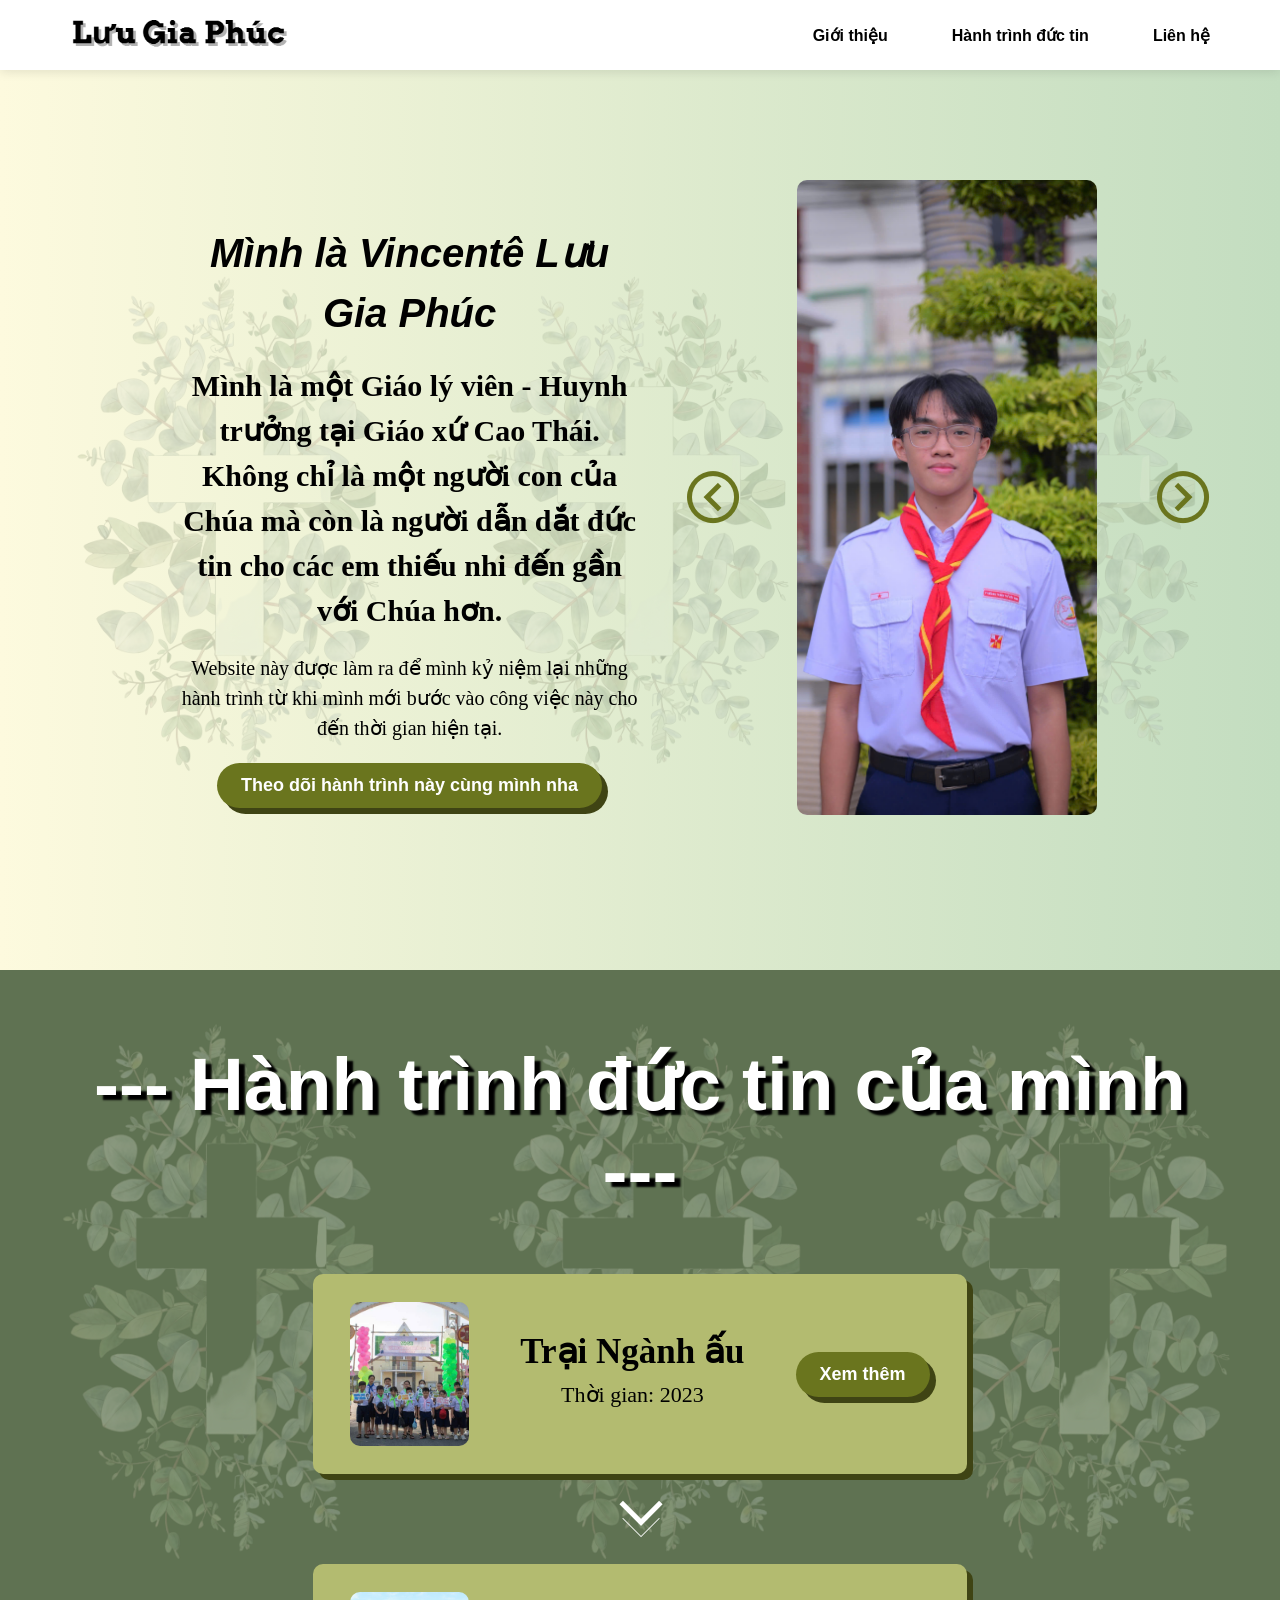
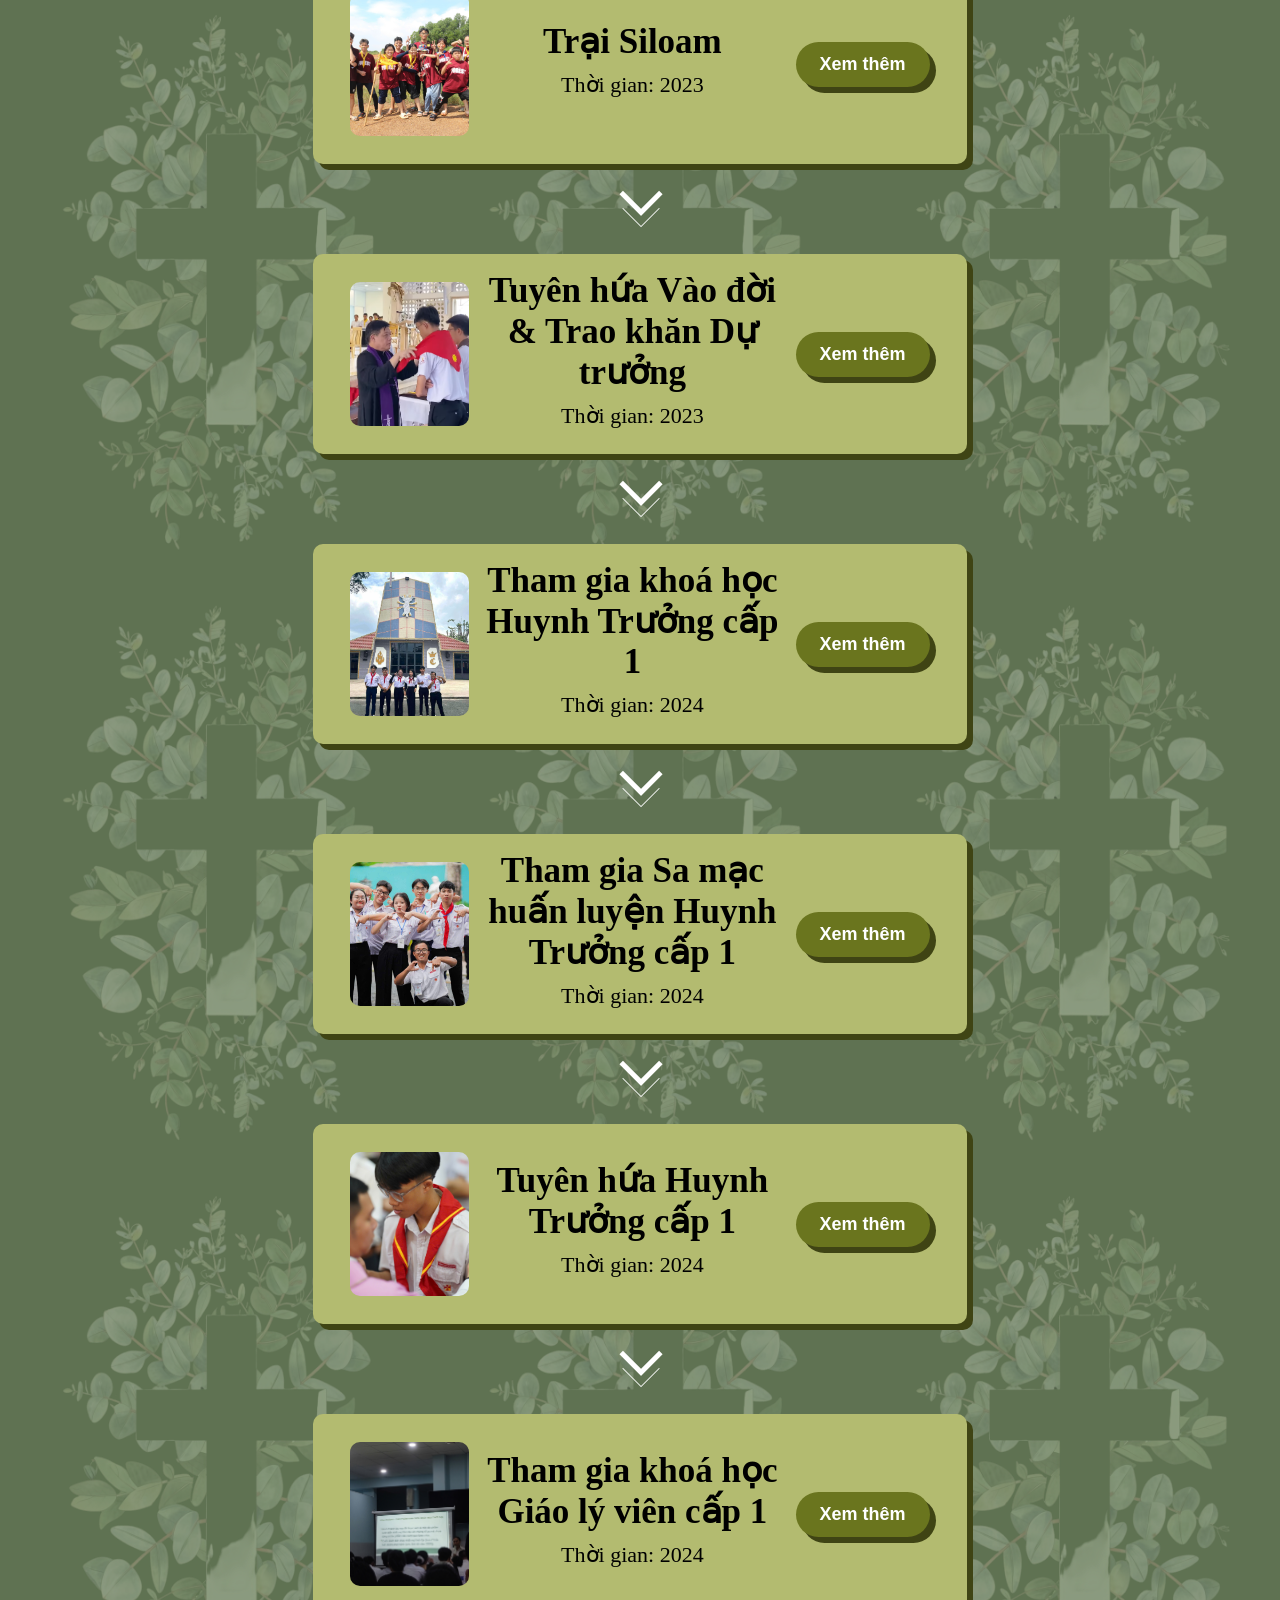
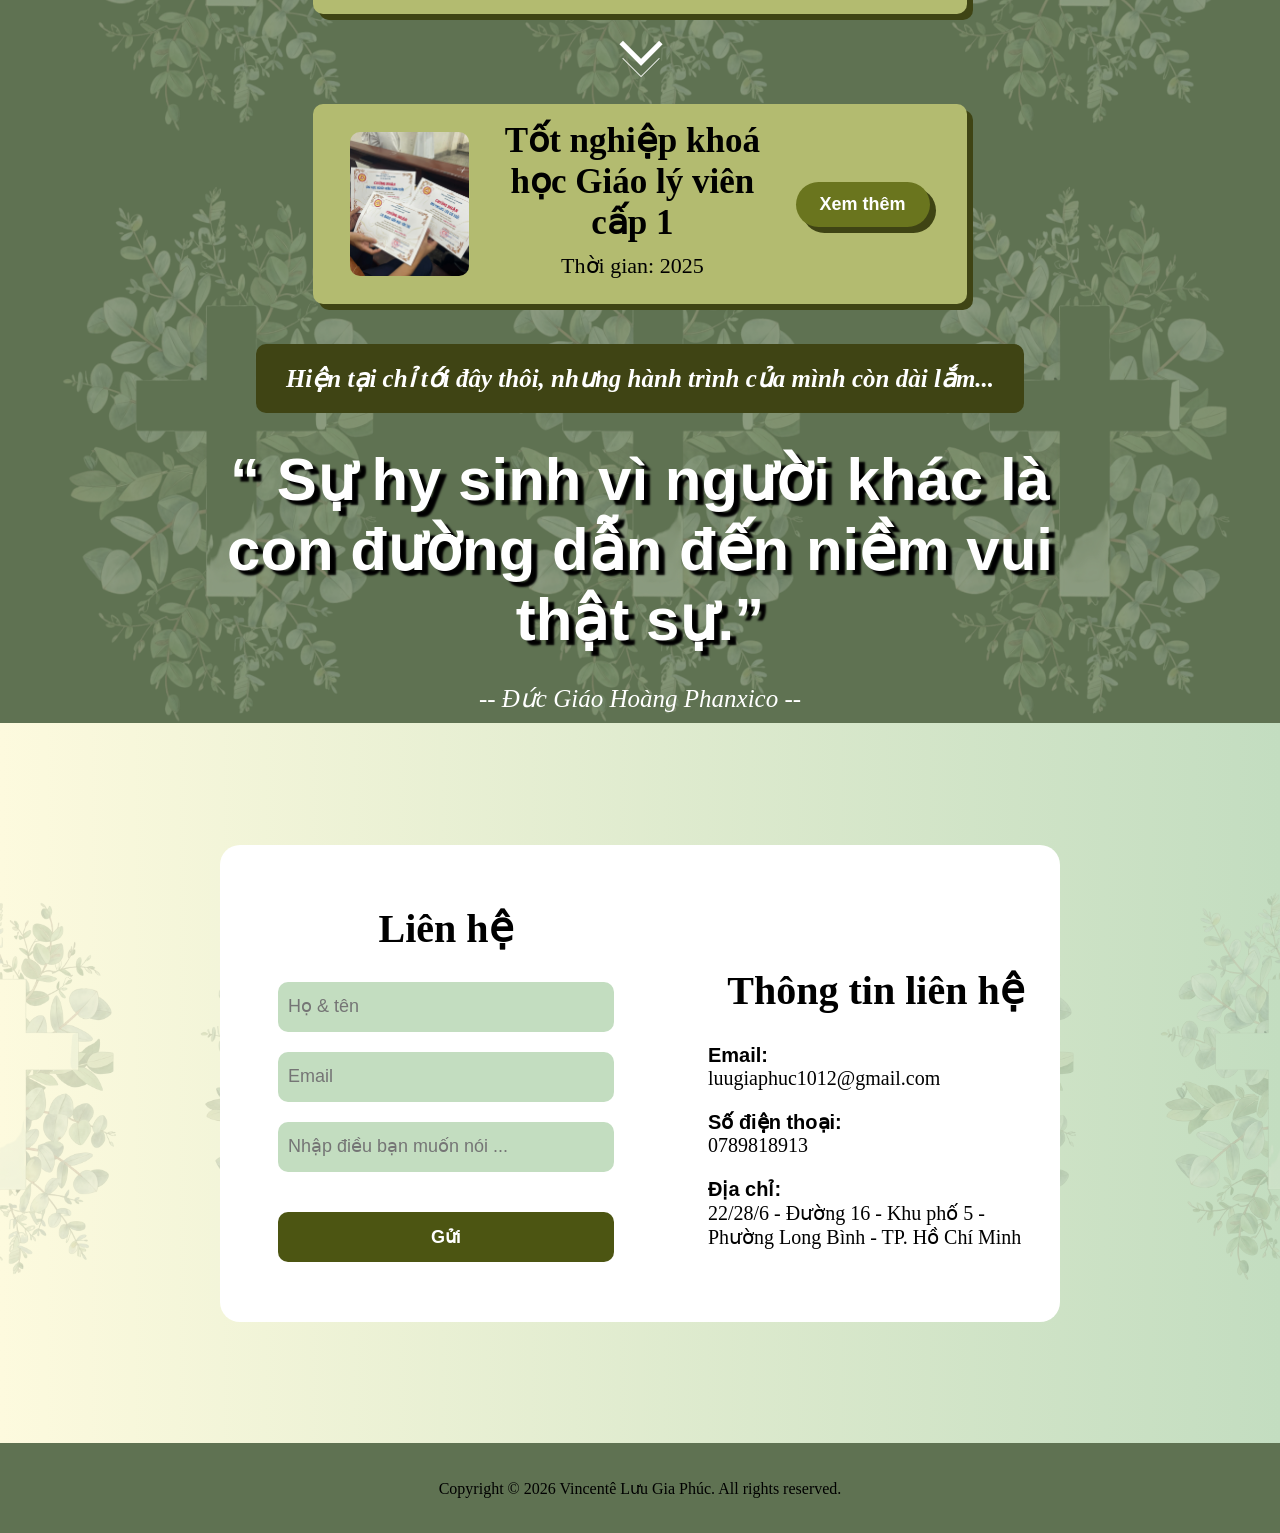
==== index.html @ 52325435 "Rename main.html to index.html Rename main.html to index.html (100% similarity). No content changes;" ====
<!DOCTYPE html>
<html lang="en">
<head>
    <meta charset="UTF-8">
    <meta name="viewport" content="width=device-width, initial-scale=1.0">
    <title>My website</title>
    <link rel="stylesheet" href="style.css">
    <link rel="stylesheet" href="./assets/icons/themify-icons-font/themify-icons/themify-icons.css">
</head>
<body>
    <div class="main">
        <div id="navbar">
            <div class="logo">
                <img src="./assets/images/mynamelogo.png" alt="My Name">
            </div>
            <div class="nav-links">
                <ul>
                    <li>
                        <a href="#page-introduction">Giới thiệu</a>
                    </li>
                    <li>
                        <a href="#page-journey">Hành trình đức tin</a>
                    </li>
                    <li>
                        <a href="#page-contact">Liên hệ</a>
                    </li>
                </ul>
            </div>
        </div>

        <div id="page-introduction">
            <div class="content-introduction-left">
                <h1 class="content">Mình là Vincentê Lưu Gia Phúc</h1>
                <h3 class="content">Mình là một Giáo lý viên - Huynh trưởng tại Giáo xứ Cao Thái. Không chỉ là một người con của Chúa mà còn là người dẫn dắt đức tin cho các em thiếu nhi đến gần với Chúa hơn.</h3>
                <p class="content">Website này được làm ra để mình kỷ niệm lại những hành trình từ khi mình mới bước vào công việc này cho đến thời gian hiện tại.</p>
                <button id="btn-seemore">Theo dõi hành trình này cùng mình nha</button>
            </div>
            <div class="content-introduction-right">
                <i class="ti-arrow-circle-left" id="btn-prev-img"></i>
                <img src="./assets/images/myself1.jpg" alt="">
                <i class="ti-arrow-circle-right" id="btn-next-img"></i>
            </div>
        </div>

        <div id="page-journey">
            <h1>--- Hành trình đức tin của mình ---</h1>

            <div class="content-journey-boxes">
                <div class="content-journey-box" id="nganhau">
                    <img src="./assets/images/nganhau.jpg" alt="">
                    <div class="journey-box-text">
                        <h2>Trại Ngành ấu</h2>
                        <p>Thời gian: 2023</p>
                    </div>
                    <button class="btn-detail-journey">Xem thêm</button>
                </div>

                <i class="ti-angle-double-down arrow-icon"></i>

                <div class="content-journey-box" id="siloam">
                    <img src="./assets/images/siloam.jpg" alt="">
                    <div class="journey-box-text">
                        <h2>Trại Siloam</h2>
                        <p>Thời gian: 2023</p>
                    </div>
                    <button class="btn-detail-journey">Xem thêm</button>
                </div>

                <i class="ti-angle-double-down arrow-icon"></i>

                <div class="content-journey-box" id="vaodoi">
                    <img src="./assets/images/tuyenhuavaodoi.png" alt="">
                    <div class="journey-box-text">
                        <h2>Tuyên hứa Vào đời & Trao khăn Dự trưởng</h2>
                        <p>Thời gian: 2023</p>
                    </div>
                    <button class="btn-detail-journey">Xem thêm</button>
                </div>

                <i class="ti-angle-double-down arrow-icon"></i>

                <div class="content-journey-box" id="thamgia-htc1">
                    <img src="./assets/images/htc1.jpg" alt="">
                    <div class="journey-box-text">
                        <h2>Tham gia khoá học Huynh Trưởng cấp 1</h2>
                        <p>Thời gian: 2024</p>
                    </div>
                    <button class="btn-detail-journey">Xem thêm</button>
                </div>

                <i class="ti-angle-double-down arrow-icon"></i>

                <div class="content-journey-box" id="samac-htc1">
                    <img src="./assets/images/smht.jpg" alt="">
                    <div class="journey-box-text">
                        <h2>Tham gia Sa mạc huấn luyện Huynh Trưởng cấp 1</h2>
                        <p>Thời gian: 2024</p>
                    </div>
                    <button class="btn-detail-journey">Xem thêm</button>
                </div>

                <i class="ti-angle-double-down arrow-icon"></i>

                <div class="content-journey-box" id="tuyenhua-htc1">
                    <img src="./assets/images/thc1.jpg" alt="">
                    <div class="journey-box-text">
                        <h2>Tuyên hứa Huynh Trưởng cấp 1</h2>
                        <p>Thời gian: 2024</p>
                    </div>
                    <button class="btn-detail-journey">Xem thêm</button>
                </div>

                <i class="ti-angle-double-down arrow-icon"></i>

                <div class="content-journey-box" id="thamgia-glvc1">
                    <img src="./assets/images/hocglvc1.jpg" alt="">
                    <div class="journey-box-text">
                        <h2>Tham gia khoá học Giáo lý viên cấp 1</h2>
                        <p>Thời gian: 2024</p>
                    </div>
                    <button class="btn-detail-journey">Xem thêm</button>
                </div>

                <i class="ti-angle-double-down arrow-icon"></i>

                <div class="content-journey-box" id="totnghiep-glvc1">
                    <img src="./assets/images/glvc1.jpg" alt="">
                    <div class="journey-box-text">
                        <h2>Tốt nghiệp khoá học Giáo lý viên cấp 1</h2>
                        <p>Thời gian: 2025</p>
                    </div>
                    <button class="btn-detail-journey">Xem thêm</button>
                </div>
                <p id="end-text">Hiện tại chỉ tới đây thôi, nhưng hành trình của mình còn dài lắm...</p>

                <div id="message-box">
                    <p id="message">“ Sự hy sinh vì người khác là con đường dẫn đến niềm vui thật sự.” </p>
                    <p id="author">-- Đức Giáo Hoàng Phanxico --</p>
                </div>
            </div>
        </div>

        <div id="page-contact">
            <div class="content-contact">
                <div class="form-contact">
                    <h1>Liên hệ</h1>
                    <input type="text" placeholder="Họ & tên">
                    <input type="text" placeholder="Email">
                    <input type="text" placeholder="Nhập điều bạn muốn nói ...">
                    <button type="submit">Gửi</button>
                </div>
                <div class="info-contact">
                    <h1>Thông tin liên hệ</h1>
                    <label for="email">Email: </label>
                    <p class="info-text" id="email">luugiaphuc1012@gmail.com</p>
                    <label for="phone">Số điện thoại: </label>
                    <p class="info-text" id="phone">0789818913</p>
                    <label for="address">Địa chỉ: </label>
                    <p class="info-text" id="address">22/28/6 - Đường 16 - Khu phố 5 - Phường Long Bình - TP. Hồ Chí Minh</p>
                </div>
            </div>
        </div>

        <div id="footer">
            <p>Copyright © 2026 Vincentê Lưu Gia Phúc. All rights reserved.</p>
        </div>
    </div>

    <div id="modal-overplay" class="overplay">
        <div id="modal-journey" class="modal-content-box">
            <div class="modal-title">
                <h2 id="modal-title"></h2>
            </div>
            <div class="modal-content">
                <img id="modal-img" src="" alt="">
                <p id="modal-message"></p>
            </div>
            <div class="modal-btn">
                <button id="btn-close-modal">Đóng</button>
            </div>
        </div>
    </div>
    <script src="script.js"></script>
</body>
</html>
---- style.css ----
* {
    margin: 0;
    padding: 0;
    box-sizing: border-box;
}

html {
    scroll-behavior: smooth;
}
    
.main {
    background-image: linear-gradient(to right, #fdfade, #c3ddc0);
    width: 100%;
    min-height: 100vh;
}

/* Navbar */
#navbar {
    position: sticky;
    top: 0;
    z-index: 1000;
    padding: 0 40px;
    background-color: white;
    display: flex;
    align-items: center;
    justify-content: space-between;
    height: 70px;
    box-shadow: 0 2px 10px rgba(0,0,0,0.1);
}

#navbar .logo img {
    height: 50px;
    margin-left: 20px;
}

#navbar .logo img:hover {
    cursor: pointer;
}

#navbar .nav-links ul li {
    display: inline-block;
    list-style: none;
    padding: 5px 10px;
    margin: 0 20px;
    text-decoration: none;
    font-weight: bold;
    font-size: 16px;
    font-family: "Arial", sans-serif;
}

#navbar .nav-links ul li a {
    color: black;
    text-decoration: none;
}

#navbar .nav-links ul li a:hover {
    text-decoration: underline;
}

/* Section content */

/* Introduction */
#page-introduction {
    position: relative; 
    display: flex;
    align-items: center;
    justify-content: space-between;
    padding: 20px 70px;
    min-height: 100vh;
}

#page-introduction::before{
    content: "";
    background-image: url(./assets/images/thanhgia.png);
    background-size: 32%;
    background-position: center;
    background-repeat: repeat-x;
    position: absolute;
    top: 0; left: 0; right: 0; bottom: 0;
    opacity: 0.35;      
    z-index: 1;
}
/* Left */
#page-introduction .content-introduction-left{
    width: 40%;
    height: 75%;
    border-radius: 10px;
    padding: 20px;
    display: flex;
    flex-direction: column;
    align-items: center;
    justify-content: center;
    z-index: 2;
    position: absolute;
    top: 12%;
    left: 12%;
}

#page-introduction .content-introduction-left .content{
    text-align: center;
    margin-bottom: 20px;
    line-height: 1.5;
}

#page-introduction .content-introduction-left h1{
    font-size: 40px;
    font-weight: bold;
    font-style: italic;
    font-family: 'Segoe UI', Tahoma, Geneva, Verdana, sans-serif;
}

#page-introduction .content-introduction-left h3{
    font-size: 30px;
    font-weight: bold;
    font-family: "Arvo", serif;
}

#page-introduction .content-introduction-left p{
    font-size: 20px;
    font-family: "Arvo", serif;
    text-align: center;
    margin-bottom: 25px;
}

#btn-seemore{
    padding: 12px 24px;
    border-radius: 30px;
    border: none;
    background-color: #6a751e; /* Điều chỉnh màu xanh lá cây hơi sáng hơn một chút */
    color: white;
    font-size: 18px;
    font-weight: bold;
    font-family: "Arial", sans-serif;
    cursor: pointer;
    box-shadow: 6px 6px 0px #3f4414; /* Đổ bóng khối cứng có màu đậm */
    transition: all 0.2s ease;
}

#btn-seemore:hover{
    background-color: #768222; /* Sáng hơn khi hover */
}

#btn-seemore:active{
    box-shadow: 2px 2px 0px #3f4414; /* Bóng nhỏ lại khi nhấn */
    transform: translate(4px, 4px); /* Nút di chuyển xuống dưới và sang phải khi nhấn */
}

#page-introduction .content-introduction-right{
    width: 50%;
    height: 75%;
    border-radius: 10px;
    padding: 20px;
    z-index: 2;
    display: flex;
    align-items: center;
    justify-content: center;
    position: absolute;
    top: 10%;
    right: 1%;
}

#page-introduction .content-introduction-right img{
    width: 50%;
    height: 100%;
    object-fit: cover;
    margin: 10%;
    border-radius: 10px;
}

#page-introduction .content-introduction-right i{
    font-size: 50px;
    color: #6a751e;
    font-weight: bold;
    transition: all 0.2s ease;
}

#page-introduction .content-introduction-right i:hover{
    cursor: pointer;
    font-size: 60px;
    transition: all 0.2s ease;
    color: #768222;
}

/* Journey */
#page-journey{
    position: relative;
    scroll-margin-top: 70px;
    display: flex;
    background-color: #5f7252;
    padding: 20px 70px;
    height: fit-content;
    flex-direction: column;
    justify-content: center;
    align-items: center;
    width: 100%;
}

#page-journey::before{
    content: "";
    background-image: url(./assets/images/thanhgia.png);
    background-size: 32%;
    background-position: center;
    background-repeat: round;
    position: absolute;
    top: 0; left: 0; right: 0; bottom: 0;
    opacity: 0.35;      
    z-index: 1;
}

#page-journey h1{
    font-size: 75px;
    width: 100%;
    color: white;
    font-weight: bold;
    font-family:'Segoe UI', Tahoma, Geneva, Verdana, sans-serif;
    margin-bottom: 20px;
    text-shadow: 6px 5px 2px black;
    padding: 20px;
    margin-top: 30px;
    text-align: center;
    z-index: 2;
}

#page-journey .content-journey-boxes{
    width: 80%;
    height: fit-content;
    padding: 20px;
    display: flex;
    flex-direction: column;
    align-items: center;
    justify-content: center;
    gap: 20px;
}

#page-journey .content-journey-box{
    width: 75%;
    height: 200px;
    padding: 10px 30px;
    border-radius: 10px;
    background-color: #b3bb70;
    display: flex;
    flex-direction: row;
    align-items: center;
    justify-content: space-around;
    box-shadow: 6px 6px 0px #3f4414;
    z-index: 2;
}

#page-journey .arrow-icon {
    font-size: 50px;      /* Chỉnh kích thước của mũi tên to/nhỏ tùy ý */
    color: white;         /* Đổi màu sắc mũi tên (VD: #b3bb70 để trùng màu hộp) */
    font-weight: bold;
    z-index: 2;           /* Đảm bảo mũi tên hiển thị đè lên lớp background mờ phía sau */
}

#page-journey .content-journey-box img{
    width: 20%;
    height: 80%;
    object-fit: cover;
    border-radius: 10px;
}

#page-journey .content-journey-box .journey-box-text{
    width: 50%;
    height: 80%;
    display: flex;
    flex-direction: column;
    justify-content: center;
    align-items: center;
    text-align: center;
}

#page-journey .content-journey-box .journey-box-text h2{
    font-size: 35px;
    font-weight: bold;
    margin-bottom: 10px;
}

#page-journey .content-journey-box .journey-box-text p{
    font-size: 22px;
    margin-bottom: 10px;
}

.btn-detail-journey{
    padding: 12px 24px;
    border-radius: 30px;
    border: none;
    background-color: #6a751e; /* Điều chỉnh màu xanh lá cây hơi sáng hơn một chút */
    color: white;
    font-size: 18px;
    font-weight: bold;
    font-family: "Arial", sans-serif;
    cursor: pointer;
    box-shadow: 6px 6px 0px #3f4414; /* Đổ bóng khối cứng có màu đậm */
    transition: all 0.2s ease;
}

.btn-detail-journey:hover{
    background-color: #768222; /* Sáng hơn khi hover */
}

.btn-detail-journey:active{
    box-shadow: 2px 2px 0px #3f4414; /* Bóng nhỏ lại khi nhấn */
    transform: translate(4px, 4px); /* Nút di chuyển xuống dưới và sang phải khi nhấn */
}

#page-journey #end-text{
    width: fit-content;
    height: auto;
    padding: 20px 30px;
    background-color: #3f4414;
    border-radius: 10px;
    font-size: 25px;
    font-weight: bold;
    font-style: italic;
    color: rgb(255, 255, 255);
    text-align: center;
    z-index: 2;
    position: relative;
    margin-top: 20px;
}

#page-journey #message-box{
    width: 100%;
    height: 200px;
    display: flex;
    flex-direction: column;
    align-items: center;
    justify-content: center;
    text-align: center;
    gap: 20px;
    z-index: 2;
    position: relative;
    margin-top: 50px;
}

#page-journey #message-box #message{
    font-size: 60px;
    font-weight: bold;
    margin-bottom: 10px;
    font-family: 'Segoe UI', Tahoma, Geneva, Verdana, sans-serif;
    color: white;
    text-shadow: 6px 5px 2px black;
}

#page-journey #message-box #author{
    font-size: 25px;
    margin-bottom: 10px;
    color: white;
    font-style: italic;
}

/* Contact */
#page-contact{
    position: relative;
    display: flex;
    padding: 20px 70px;
    min-height: 80vh;
    flex-direction: column;
    justify-content: center;
    align-items: center;
    padding: 40px;
    width: 100%;
}

#page-contact::before{
    content: "";
    background-image: url(./assets/images/thanhgia.png);
    background-size: 25%;
    background-position: center;
    background-repeat: repeat-x;
    position: absolute;
    top: 0; left: 0; right: 0; bottom: 0;
    opacity: 0.35;      
    z-index: 1;
}

#page-contact .content-contact{
    width: 70%;
    min-height: 75%;
    background-color: white;
    display: flex;
    flex-direction: row;
    justify-content: space-around;
    align-items: center;
    z-index: 2;
    position: relative;
    gap: 20px;
    overflow: hidden;
    border-radius: 20px;
}

#page-contact .content-contact h1{
    font-size: 40px;
    font-weight: bold;
    margin-bottom: 10px;
    color: black;
}

#page-contact .content-contact .form-contact{
    width: 50%;
    height: 100%;
    display: flex;
    flex-direction: column;
    justify-content: flex-start;
    padding-top: 60px;
    padding-bottom: 60px;
    gap: 20px;
    align-items: center;
}

#page-contact .content-contact .form-contact input{
    width: 80%;
    height: 50px;
    border-radius: 10px;
    border: none;
    padding: 10px;
    font-size: 18px;
    font-family: "Arial", sans-serif;
    background-color: #c3ddc0;
}

#page-contact .content-contact .form-contact input:focus{
    outline: none;
    border: 2px solid #6a751e;
}

#page-contact .content-contact .form-contact button{
    width: 80%;
    height: 50px;
    border-radius: 10px;
    border: none;
    padding: 10px;
    font-size: 18px;
    font-weight: bold;
    font-family: "Arial", sans-serif;
    cursor: pointer;
    background-color: #4c5512;
    color: white;
    margin-top: 20px;
}

#page-contact .content-contact .form-contact button:hover{
    background-color: #768222;
}

#page-contact .content-contact .info-contact{
    width: 40%;
    height: 100%;
    display: flex;
    flex-direction: column;
    justify-content: flex-start;
    padding-top: 60px;
}

#page-contact .content-contact .info-contact h1{
    width: 100%;             /* Mở rộng chiều ngang cho chữ chiếm hết không gian khung chứa */
    text-align: center;      /* Căn giữa chữ */
    margin-bottom: 20px;
}

#page-contact .content-contact .info-contact label {
    font-size: 20px;
    margin-top: 10px;
    font-weight: bold;
    font-family: "Arial", sans-serif;
}

#page-contact .content-contact .info-contact p {
    font-size: 20px;
    margin-bottom: 10px;
}

/* Footer */
#footer{
    position: relative;
    display: flex;
    padding: 20px 70px;
    height: 10vh;
    flex-direction: column;
    justify-content: center;
    align-items: center;
    padding: 20px 0;
    width: 100%;
    background-color: #5f7252;
}

/* Modal */
.overplay {
    display: none;
    position: fixed;
    top: 0;
    left: 0;
    right: 0;
    bottom: 0;
    background-color: rgba(0, 0, 0, 0.5);
    justify-content: center;
    align-items: center;
    z-index: 1000;
}

.modal-content-box {
    background-color: #b3bb70;
    width: 70%;
    height: fit-content;
    padding: 20px;
    border-radius: 10px;
    box-shadow: 0 2px 10px rgba(0, 0, 0, 0.1);
    display: flex;
    flex-direction: column;
    justify-content: space-around;
    align-items: center;
    gap: 20px;
    box-shadow: 0 2px 10px rgba(0, 0, 0, 0.1);
}

.modal-content{
    width: 90%;
    height: 80%;
    display: flex;
    flex-direction: row;
    justify-content: space-around;
    align-items: center;
    gap: 20px;
}

#modal-title {
    font-family:'Segoe UI', Tahoma, Geneva, Verdana, sans-serif;
    color: #d4f309;
    font-size: 30px;
    font-weight: bold;
    text-shadow: 2px 3px 5px black;
    border-bottom: 2px solid rgb(210, 247, 10);
    padding-bottom: 10px;
    margin-bottom: 20px;
}

.modal-content #modal-img{
    width: 37%;
    height: 60%;
    border-radius: 10px;
    object-fit: cover;
}

.modal-content #modal-message{
    width: 70%;
    height: 60%;
    background-color: rgb(253, 250, 174);
    padding: 20px;
    color: #373d0d;
    border-radius: 10px;
    font-size: 25px;
    font-weight: bold;
    white-space: pre-line;
    text-align: justify;
    line-height: 1.5;
}

#btn-close-modal{
    padding: 12px 24px;
    border-radius: 30px;
    border: none;
    background-color: #6a751e; /* Điều chỉnh màu xanh lá cây hơi sáng hơn một chút */
    color: white;
    font-size: 18px;
    font-weight: bold;
    font-family: "Arial", sans-serif;
    cursor: pointer;
    box-shadow: 6px 6px 0px #3f4414; /* Đổ bóng khối cứng có màu đậm */
    transition: all 0.2s ease;
}

#btn-close-modal:hover{
    background-color: #768222;
}

#btn-close-modal:active{
    box-shadow: 2px 2px 0px #3f4414;
    transform: translate(4px, 4px);
}

/* ========================================= */
/* Media Queries cho Reponsive Design        */
/* ========================================= */

@media screen and (max-width: 1024px) {
    #page-contact .content-contact {
        width: 90%;
    }
    
    #page-journey h1 {
        font-size: 55px;
    }
    
    #page-journey .content-journey-box .journey-box-text h2 {
        font-size: 28px;
    }
    
    #page-introduction .content-introduction-left h1 {
        font-size: 32px;
    }
    
    #page-introduction .content-introduction-left h3 {
        font-size: 24px;
    }
}

@media screen and (max-width: 768px) {
    /* Navbar responsive */
    #navbar {
        padding: 0 10px;
        flex-direction: column;
        height: auto;
        padding-bottom: 10px;
    }
    #navbar .nav-links ul {
        display: flex;
        flex-wrap: wrap;
        justify-content: center;
    }
    
    /* Introduction responsive */
    #page-introduction {
        flex-direction: column;
        justify-content: flex-start;
        padding: 100px 20px 20px 20px;
    }
    #page-introduction .content-introduction-left,
    #page-introduction .content-introduction-right {
        position: relative;
        width: 100%;
        top: 0; left: 0; right: 0;
        height: auto;
    }
    #page-introduction .content-introduction-right img {
        width: 80%;
    }
    
    /* Journey responsive */
    #page-journey {
        padding: 20px;
    }
    #page-journey h1 {
        font-size: 40px;
        padding: 0;
    }
    #page-journey .content-journey-boxes {
        width: 100%;
        padding: 0;
    }
    #page-journey .content-journey-box {
        width: 100%;
        flex-direction: column;
        height: auto;
        padding: 20px;
    }
    #page-journey .content-journey-box img {
        width: 80%;
        margin-bottom: 20px;
    }
    #page-journey .content-journey-box .journey-box-text {
        width: 100%;
    }
    #page-journey .content-journey-box .journey-box-text h2 {
        font-size: 24px;
    }
    #page-journey #message-box #message {
        font-size: 35px;
    }
    #page-journey #message-box #author {
        font-size: 20px;
    }
    #page-journey #end-text {
        font-size: 18px;
    }
    
    /* Contact responsive */
    #page-contact {
        padding: 20px;
    }
    #page-contact .content-contact {
        flex-direction: column;
        width: 100%;
        gap: 0;
        padding-bottom: 40px;
    }
    #page-contact .content-contact .form-contact,
    #page-contact .content-contact .info-contact {
        width: 100%;
        padding-top: 40px;
    }
    #page-contact .content-contact .info-contact {
        align-items: center;
        text-align: center;
    }
    
    /* Text size reduction globally for mobile */
    #page-contact .content-contact h1 {
        font-size: 30px;
    }
    #page-contact .content-contact .form-contact input,
    #page-contact .content-contact .form-contact button,
    #page-contact .content-contact .info-contact label,
    #page-contact .content-contact .info-contact p,
    .btn-detail-journey,
    #btn-seemore {
        font-size: 16px;
    }
    
    #page-contact .content-contact .form-contact input {
        width: 90%;
    }
    #page-contact .content-contact .form-contact button {
        width: 90%;
    }
}

@media screen and (max-width: 480px) {
    #page-journey h1 {
        font-size: 30px;
    }
    #page-introduction .content-introduction-left h1 {
        font-size: 26px;
    }
    #page-introduction .content-introduction-left h3 {
        font-size: 20px;
    }
    #page-introduction .content-introduction-left p {
        font-size: 16px;
    }
}
---- assets/icons/themify-icons-font/themify-icons/themify-icons.css ----
@font-face {
	font-family: 'themify';
	src:url('fonts/themify.eot?-fvbane');
	src:url('fonts/themify.eot?#iefix-fvbane') format('embedded-opentype'),
		url('fonts/themify.woff?-fvbane') format('woff'),
		url('fonts/themify.ttf?-fvbane') format('truetype'),
		url('fonts/themify.svg?-fvbane#themify') format('svg');
	font-weight: normal;
	font-style: normal;
}

[class^="ti-"], [class*=" ti-"] {
	font-family: 'themify';
	speak: none;
	font-style: normal;
	font-weight: normal;
	font-variant: normal;
	text-transform: none;
	line-height: 1;

	/* Better Font Rendering =========== */
	-webkit-font-smoothing: antialiased;
	-moz-osx-font-smoothing: grayscale;
}

.ti-wand:before {
	content: "\e600";
}
.ti-volume:before {
	content: "\e601";
}
.ti-user:before {
	content: "\e602";
}
.ti-unlock:before {
	content: "\e603";
}
.ti-unlink:before {
	content: "\e604";
}
.ti-trash:before {
	content: "\e605";
}
.ti-thought:before {
	content: "\e606";
}
.ti-target:before {
	content: "\e607";
}
.ti-tag:before {
	content: "\e608";
}
.ti-tablet:before {
	content: "\e609";
}
.ti-star:before {
	content: "\e60a";
}
.ti-spray:before {
	content: "\e60b";
}
.ti-signal:before {
	content: "\e60c";
}
.ti-shopping-cart:before {
	content: "\e60d";
}
.ti-shopping-cart-full:before {
	content: "\e60e";
}
.ti-settings:before {
	content: "\e60f";
}
.ti-search:before {
	content: "\e610";
}
.ti-zoom-in:before {
	content: "\e611";
}
.ti-zoom-out:before {
	content: "\e612";
}
.ti-cut:before {
	content: "\e613";
}
.ti-ruler:before {
	content: "\e614";
}
.ti-ruler-pencil:before {
	content: "\e615";
}
.ti-ruler-alt:before {
	content: "\e616";
}
.ti-bookmark:before {
	content: "\e617";
}
.ti-bookmark-alt:before {
	content: "\e618";
}
.ti-reload:before {
	content: "\e619";
}
.ti-plus:before {
	content: "\e61a";
}
.ti-pin:before {
	content: "\e61b";
}
.ti-pencil:before {
	content: "\e61c";
}
.ti-pencil-alt:before {
	content: "\e61d";
}
.ti-paint-roller:before {
	content: "\e61e";
}
.ti-paint-bucket:before {
	content: "\e61f";
}
.ti-na:before {
	content: "\e620";
}
.ti-mobile:before {
	content: "\e621";
}
.ti-minus:before {
	content: "\e622";
}
.ti-medall:before {
	content: "\e623";
}
.ti-medall-alt:before {
	content: "\e624";
}
.ti-marker:before {
	content: "\e625";
}
.ti-marker-alt:before {
	content: "\e626";
}
.ti-arrow-up:before {
	content: "\e627";
}
.ti-arrow-right:before {
	content: "\e628";
}
.ti-arrow-left:before {
	content: "\e629";
}
.ti-arrow-down:before {
	content: "\e62a";
}
.ti-lock:before {
	content: "\e62b";
}
.ti-location-arrow:before {
	content: "\e62c";
}
.ti-link:before {
	content: "\e62d";
}
.ti-layout:before {
	content: "\e62e";
}
.ti-layers:before {
	content: "\e62f";
}
.ti-layers-alt:before {
	content: "\e630";
}
.ti-key:before {
	content: "\e631";
}
.ti-import:before {
	content: "\e632";
}
.ti-image:before {
	content: "\e633";
}
.ti-heart:before {
	content: "\e634";
}
.ti-heart-broken:before {
	content: "\e635";
}
.ti-hand-stop:before {
	content: "\e636";
}
.ti-hand-open:before {
	content: "\e637";
}
.ti-hand-drag:before {
	content: "\e638";
}
.ti-folder:before {
	content: "\e639";
}
.ti-flag:before {
	content: "\e63a";
}
.ti-flag-alt:before {
	content: "\e63b";
}
.ti-flag-alt-2:before {
	content: "\e63c";
}
.ti-eye:before {
	content: "\e63d";
}
.ti-export:before {
	content: "\e63e";
}
.ti-exchange-vertical:before {
	content: "\e63f";
}
.ti-desktop:before {
	content: "\e640";
}
.ti-cup:before {
	content: "\e641";
}
.ti-crown:before {
	content: "\e642";
}
.ti-comments:before {
	content: "\e643";
}
.ti-comment:before {
	content: "\e644";
}
.ti-comment-alt:before {
	content: "\e645";
}
.ti-close:before {
	content: "\e646";
}
.ti-clip:before {
	content: "\e647";
}
.ti-angle-up:before {
	content: "\e648";
}
.ti-angle-right:before {
	content: "\e649";
}
.ti-angle-left:before {
	content: "\e64a";
}
.ti-angle-down:before {
	content: "\e64b";
}
.ti-check:before {
	content: "\e64c";
}
.ti-check-box:before {
	content: "\e64d";
}
.ti-camera:before {
	content: "\e64e";
}
.ti-announcement:before {
	content: "\e64f";
}
.ti-brush:before {
	content: "\e650";
}
.ti-briefcase:before {
	content: "\e651";
}
.ti-bolt:before {
	content: "\e652";
}
.ti-bolt-alt:before {
	content: "\e653";
}
.ti-blackboard:before {
	content: "\e654";
}
.ti-bag:before {
	content: "\e655";
}
.ti-move:before {
	content: "\e656";
}
.ti-arrows-vertical:before {
	content: "\e657";
}
.ti-arrows-horizontal:before {
	content: "\e658";
}
.ti-fullscreen:before {
	content: "\e659";
}
.ti-arrow-top-right:before {
	content: "\e65a";
}
.ti-arrow-top-left:before {
	content: "\e65b";
}
.ti-arrow-circle-up:before {
	content: "\e65c";
}
.ti-arrow-circle-right:before {
	content: "\e65d";
}
.ti-arrow-circle-left:before {
	content: "\e65e";
}
.ti-arrow-circle-down:before {
	content: "\e65f";
}
.ti-angle-double-up:before {
	content: "\e660";
}
.ti-angle-double-right:before {
	content: "\e661";
}
.ti-angle-double-left:before {
	content: "\e662";
}
.ti-angle-double-down:before {
	content: "\e663";
}
.ti-zip:before {
	content: "\e664";
}
.ti-world:before {
	content: "\e665";
}
.ti-wheelchair:before {
	content: "\e666";
}
.ti-view-list:before {
	content: "\e667";
}
.ti-view-list-alt:before {
	content: "\e668";
}
.ti-view-grid:before {
	content: "\e669";
}
.ti-uppercase:before {
	content: "\e66a";
}
.ti-upload:before {
	content: "\e66b";
}
.ti-underline:before {
	content: "\e66c";
}
.ti-truck:before {
	content: "\e66d";
}
.ti-timer:before {
	content: "\e66e";
}
.ti-ticket:before {
	content: "\e66f";
}
.ti-thumb-up:before {
	content: "\e670";
}
.ti-thumb-down:before {
	content: "\e671";
}
.ti-text:before {
	content: "\e672";
}
.ti-stats-up:before {
	content: "\e673";
}
.ti-stats-down:before {
	content: "\e674";
}
.ti-split-v:before {
	content: "\e675";
}
.ti-split-h:before {
	content: "\e676";
}
.ti-smallcap:before {
	content: "\e677";
}
.ti-shine:before {
	content: "\e678";
}
.ti-shift-right:before {
	content: "\e679";
}
.ti-shift-left:before {
	content: "\e67a";
}
.ti-shield:before {
	content: "\e67b";
}
.ti-notepad:before {
	content: "\e67c";
}
.ti-server:before {
	content: "\e67d";
}
.ti-quote-right:before {
	content: "\e67e";
}
.ti-quote-left:before {
	content: "\e67f";
}
.ti-pulse:before {
	content: "\e680";
}
.ti-printer:before {
	content: "\e681";
}
.ti-power-off:before {
	content: "\e682";
}
.ti-plug:before {
	content: "\e683";
}
.ti-pie-chart:before {
	content: "\e684";
}
.ti-paragraph:before {
	content: "\e685";
}
.ti-panel:before {
	content: "\e686";
}
.ti-package:before {
	content: "\e687";
}
.ti-music:before {
	content: "\e688";
}
.ti-music-alt:before {
	content: "\e689";
}
.ti-mouse:before {
	content: "\e68a";
}
.ti-mouse-alt:before {
	content: "\e68b";
}
.ti-money:before {
	content: "\e68c";
}
.ti-microphone:before {
	content: "\e68d";
}
.ti-menu:before {
	content: "\e68e";
}
.ti-menu-alt:before {
	content: "\e68f";
}
.ti-map:before {
	content: "\e690";
}
.ti-map-alt:before {
	content: "\e691";
}
.ti-loop:before {
	content: "\e692";
}
.ti-location-pin:before {
	content: "\e693";
}
.ti-list:before {
	content: "\e694";
}
.ti-light-bulb:before {
	content: "\e695";
}
.ti-Italic:before {
	content: "\e696";
}
.ti-info:before {
	content: "\e697";
}
.ti-infinite:before {
	content: "\e698";
}
.ti-id-badge:before {
	content: "\e699";
}
.ti-hummer:before {
	content: "\e69a";
}
.ti-home:before {
	content: "\e69b";
}
.ti-help:before {
	content: "\e69c";
}
.ti-headphone:before {
	content: "\e69d";
}
.ti-harddrives:before {
	content: "\e69e";
}
.ti-harddrive:before {
	content: "\e69f";
}
.ti-gift:before {
	content: "\e6a0";
}
.ti-game:before {
	content: "\e6a1";
}
.ti-filter:before {
	content: "\e6a2";
}
.ti-files:before {
	content: "\e6a3";
}
.ti-file:before {
	content: "\e6a4";
}
.ti-eraser:before {
	content: "\e6a5";
}
.ti-envelope:before {
	content: "\e6a6";
}
.ti-download:before {
	content: "\e6a7";
}
.ti-direction:before {
	content: "\e6a8";
}
.ti-direction-alt:before {
	content: "\e6a9";
}
.ti-dashboard:before {
	content: "\e6aa";
}
.ti-control-stop:before {
	content: "\e6ab";
}
.ti-control-shuffle:before {
	content: "\e6ac";
}
.ti-control-play:before {
	content: "\e6ad";
}
.ti-control-pause:before {
	content: "\e6ae";
}
.ti-control-forward:before {
	content: "\e6af";
}
.ti-control-backward:before {
	content: "\e6b0";
}
.ti-cloud:before {
	content: "\e6b1";
}
.ti-cloud-up:before {
	content: "\e6b2";
}
.ti-cloud-down:before {
	content: "\e6b3";
}
.ti-clipboard:before {
	content: "\e6b4";
}
.ti-car:before {
	content: "\e6b5";
}
.ti-calendar:before {
	content: "\e6b6";
}
.ti-book:before {
	content: "\e6b7";
}
.ti-bell:before {
	content: "\e6b8";
}
.ti-basketball:before {
	content: "\e6b9";
}
.ti-bar-chart:before {
	content: "\e6ba";
}
.ti-bar-chart-alt:before {
	content: "\e6bb";
}
.ti-back-right:before {
	content: "\e6bc";
}
.ti-back-left:before {
	content: "\e6bd";
}
.ti-arrows-corner:before {
	content: "\e6be";
}
.ti-archive:before {
	content: "\e6bf";
}
.ti-anchor:before {
	content: "\e6c0";
}
.ti-align-right:before {
	content: "\e6c1";
}
.ti-align-left:before {
	content: "\e6c2";
}
.ti-align-justify:before {
	content: "\e6c3";
}
.ti-align-center:before {
	content: "\e6c4";
}
.ti-alert:before {
	content: "\e6c5";
}
.ti-alarm-clock:before {
	content: "\e6c6";
}
.ti-agenda:before {
	content: "\e6c7";
}
.ti-write:before {
	content: "\e6c8";
}
.ti-window:before {
	content: "\e6c9";
}
.ti-widgetized:before {
	content: "\e6ca";
}
.ti-widget:before {
	content: "\e6cb";
}
.ti-widget-alt:before {
	content: "\e6cc";
}
.ti-wallet:before {
	content: "\e6cd";
}
.ti-video-clapper:before {
	content: "\e6ce";
}
.ti-video-camera:before {
	content: "\e6cf";
}
.ti-vector:before {
	content: "\e6d0";
}
.ti-themify-logo:before {
	content: "\e6d1";
}
.ti-themify-favicon:before {
	content: "\e6d2";
}
.ti-themify-favicon-alt:before {
	content: "\e6d3";
}
.ti-support:before {
	content: "\e6d4";
}
.ti-stamp:before {
	content: "\e6d5";
}
.ti-split-v-alt:before {
	content: "\e6d6";
}
.ti-slice:before {
	content: "\e6d7";
}
.ti-shortcode:before {
	content: "\e6d8";
}
.ti-shift-right-alt:before {
	content: "\e6d9";
}
.ti-shift-left-alt:before {
	content: "\e6da";
}
.ti-ruler-alt-2:before {
	content: "\e6db";
}
.ti-receipt:before {
	content: "\e6dc";
}
.ti-pin2:before {
	content: "\e6dd";
}
.ti-pin-alt:before {
	content: "\e6de";
}
.ti-pencil-alt2:before {
	content: "\e6df";
}
.ti-palette:before {
	content: "\e6e0";
}
.ti-more:before {
	content: "\e6e1";
}
.ti-more-alt:before {
	content: "\e6e2";
}
.ti-microphone-alt:before {
	content: "\e6e3";
}
.ti-magnet:before {
	content: "\e6e4";
}
.ti-line-double:before {
	content: "\e6e5";
}
.ti-line-dotted:before {
	content: "\e6e6";
}
.ti-line-dashed:before {
	content: "\e6e7";
}
.ti-layout-width-full:before {
	content: "\e6e8";
}
.ti-layout-width-default:before {
	content: "\e6e9";
}
.ti-layout-width-default-alt:before {
	content: "\e6ea";
}
.ti-layout-tab:before {
	content: "\e6eb";
}
.ti-layout-tab-window:before {
	content: "\e6ec";
}
.ti-layout-tab-v:before {
	content: "\e6ed";
}
.ti-layout-tab-min:before {
	content: "\e6ee";
}
.ti-layout-slider:before {
	content: "\e6ef";
}
.ti-layout-slider-alt:before {
	content: "\e6f0";
}
.ti-layout-sidebar-right:before {
	content: "\e6f1";
}
.ti-layout-sidebar-none:before {
	content: "\e6f2";
}
.ti-layout-sidebar-left:before {
	content: "\e6f3";
}
.ti-layout-placeholder:before {
	content: "\e6f4";
}
.ti-layout-menu:before {
	content: "\e6f5";
}
.ti-layout-menu-v:before {
	content: "\e6f6";
}
.ti-layout-menu-separated:before {
	content: "\e6f7";
}
.ti-layout-menu-full:before {
	content: "\e6f8";
}
.ti-layout-media-right-alt:before {
	content: "\e6f9";
}
.ti-layout-media-right:before {
	content: "\e6fa";
}
.ti-layout-media-overlay:before {
	content: "\e6fb";
}
.ti-layout-media-overlay-alt:before {
	content: "\e6fc";
}
.ti-layout-media-overlay-alt-2:before {
	content: "\e6fd";
}
.ti-layout-media-left-alt:before {
	content: "\e6fe";
}
.ti-layout-media-left:before {
	content: "\e6ff";
}
.ti-layout-media-center-alt:before {
	content: "\e700";
}
.ti-layout-media-center:before {
	content: "\e701";
}
.ti-layout-list-thumb:before {
	content: "\e702";
}
.ti-layout-list-thumb-alt:before {
	content: "\e703";
}
.ti-layout-list-post:before {
	content: "\e704";
}
.ti-layout-list-large-image:before {
	content: "\e705";
}
.ti-layout-line-solid:before {
	content: "\e706";
}
.ti-layout-grid4:before {
	content: "\e707";
}
.ti-layout-grid3:before {
	content: "\e708";
}
.ti-layout-grid2:before {
	content: "\e709";
}
.ti-layout-grid2-thumb:before {
	content: "\e70a";
}
.ti-layout-cta-right:before {
	content: "\e70b";
}
.ti-layout-cta-left:before {
	content: "\e70c";
}
.ti-layout-cta-center:before {
	content: "\e70d";
}
.ti-layout-cta-btn-right:before {
	content: "\e70e";
}
.ti-layout-cta-btn-left:before {
	content: "\e70f";
}
.ti-layout-column4:before {
	content: "\e710";
}
.ti-layout-column3:before {
	content: "\e711";
}
.ti-layout-column2:before {
	content: "\e712";
}
.ti-layout-accordion-separated:before {
	content: "\e713";
}
.ti-layout-accordion-merged:before {
	content: "\e714";
}
.ti-layout-accordion-list:before {
	content: "\e715";
}
.ti-ink-pen:before {
	content: "\e716";
}
.ti-info-alt:before {
	content: "\e717";
}
.ti-help-alt:before {
	content: "\e718";
}
.ti-headphone-alt:before {
	content: "\e719";
}
.ti-hand-point-up:before {
	content: "\e71a";
}
.ti-hand-point-right:before {
	content: "\e71b";
}
.ti-hand-point-left:before {
	content: "\e71c";
}
.ti-hand-point-down:before {
	content: "\e71d";
}
.ti-gallery:before {
	content: "\e71e";
}
.ti-face-smile:before {
	content: "\e71f";
}
.ti-face-sad:before {
	content: "\e720";
}
.ti-credit-card:before {
	content: "\e721";
}
.ti-control-skip-forward:before {
	content: "\e722";
}
.ti-control-skip-backward:before {
	content: "\e723";
}
.ti-control-record:before {
	content: "\e724";
}
.ti-control-eject:before {
	content: "\e725";
}
.ti-comments-smiley:before {
	content: "\e726";
}
.ti-brush-alt:before {
	content: "\e727";
}
.ti-youtube:before {
	content: "\e728";
}
.ti-vimeo:before {
	content: "\e729";
}
.ti-twitter:before {
	content: "\e72a";
}
.ti-time:before {
	content: "\e72b";
}
.ti-tumblr:before {
	content: "\e72c";
}
.ti-skype:before {
	content: "\e72d";
}
.ti-share:before {
	content: "\e72e";
}
.ti-share-alt:before {
	content: "\e72f";
}
.ti-rocket:before {
	content: "\e730";
}
.ti-pinterest:before {
	content: "\e731";
}
.ti-new-window:before {
	content: "\e732";
}
.ti-microsoft:before {
	content: "\e733";
}
.ti-list-ol:before {
	content: "\e734";
}
.ti-linkedin:before {
	content: "\e735";
}
.ti-layout-sidebar-2:before {
	content: "\e736";
}
.ti-layout-grid4-alt:before {
	content: "\e737";
}
.ti-layout-grid3-alt:before {
	content: "\e738";
}
.ti-layout-grid2-alt:before {
	content: "\e739";
}
.ti-layout-column4-alt:before {
	content: "\e73a";
}
.ti-layout-column3-alt:before {
	content: "\e73b";
}
.ti-layout-column2-alt:before {
	content: "\e73c";
}
.ti-instagram:before {
	content: "\e73d";
}
.ti-google:before {
	content: "\e73e";
}
.ti-github:before {
	content: "\e73f";
}
.ti-flickr:before {
	content: "\e740";
}
.ti-facebook:before {
	content: "\e741";
}
.ti-dropbox:before {
	content: "\e742";
}
.ti-dribbble:before {
	content: "\e743";
}
.ti-apple:before {
	content: "\e744";
}
.ti-android:before {
	content: "\e745";
}
.ti-save:before {
	content: "\e746";
}
.ti-save-alt:before {
	content: "\e747";
}
.ti-yahoo:before {
	content: "\e748";
}
.ti-wordpress:before {
	content: "\e749";
}
.ti-vimeo-alt:before {
	content: "\e74a";
}
.ti-twitter-alt:before {
	content: "\e74b";
}
.ti-tumblr-alt:before {
	content: "\e74c";
}
.ti-trello:before {
	content: "\e74d";
}
.ti-stack-overflow:before {
	content: "\e74e";
}
.ti-soundcloud:before {
	content: "\e74f";
}
.ti-sharethis:before {
	content: "\e750";
}
.ti-sharethis-alt:before {
	content: "\e751";
}
.ti-reddit:before {
	content: "\e752";
}
.ti-pinterest-alt:before {
	content: "\e753";
}
.ti-microsoft-alt:before {
	content: "\e754";
}
.ti-linux:before {
	content: "\e755";
}
.ti-jsfiddle:before {
	content: "\e756";
}
.ti-joomla:before {
	content: "\e757";
}
.ti-html5:before {
	content: "\e758";
}
.ti-flickr-alt:before {
	content: "\e759";
}
.ti-email:before {
	content: "\e75a";
}
.ti-drupal:before {
	content: "\e75b";
}
.ti-dropbox-alt:before {
	content: "\e75c";
}
.ti-css3:before {
	content: "\e75d";
}
.ti-rss:before {
	content: "\e75e";
}
.ti-rss-alt:before {
	content: "\e75f";
}
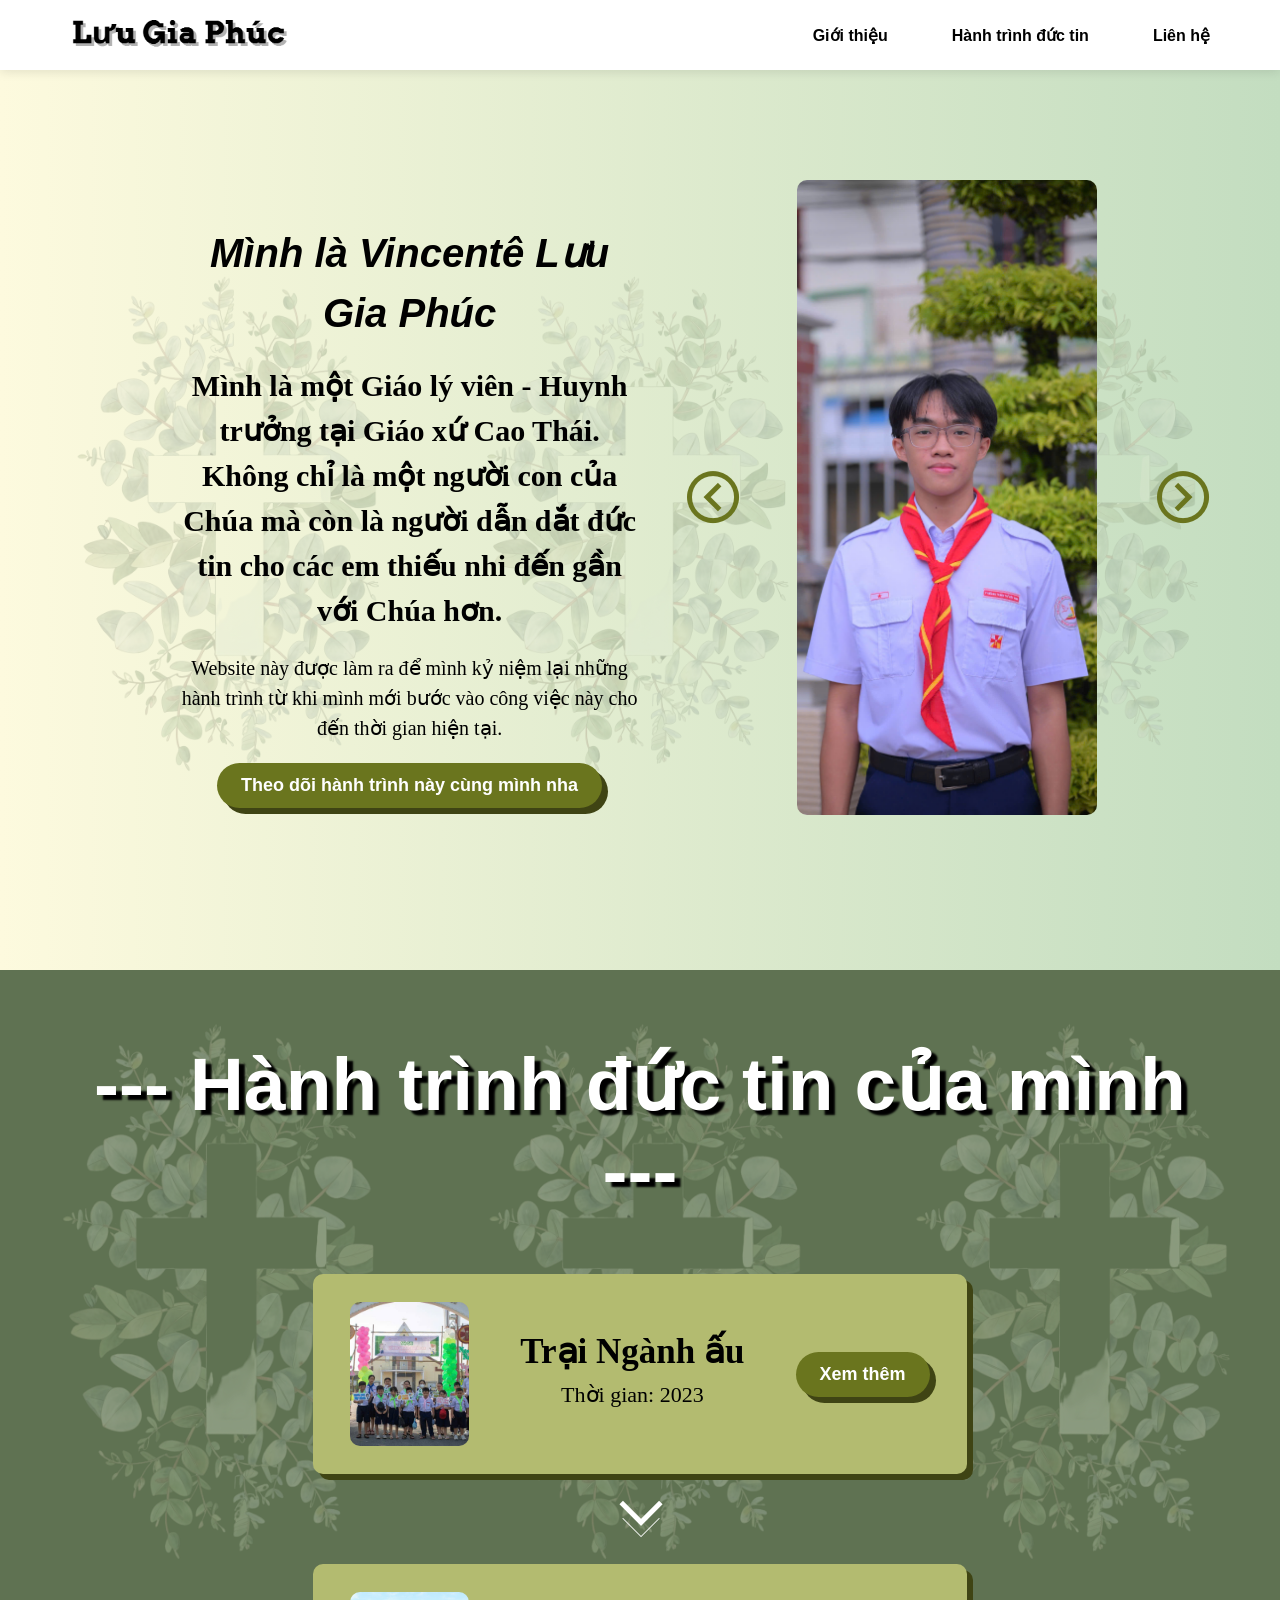
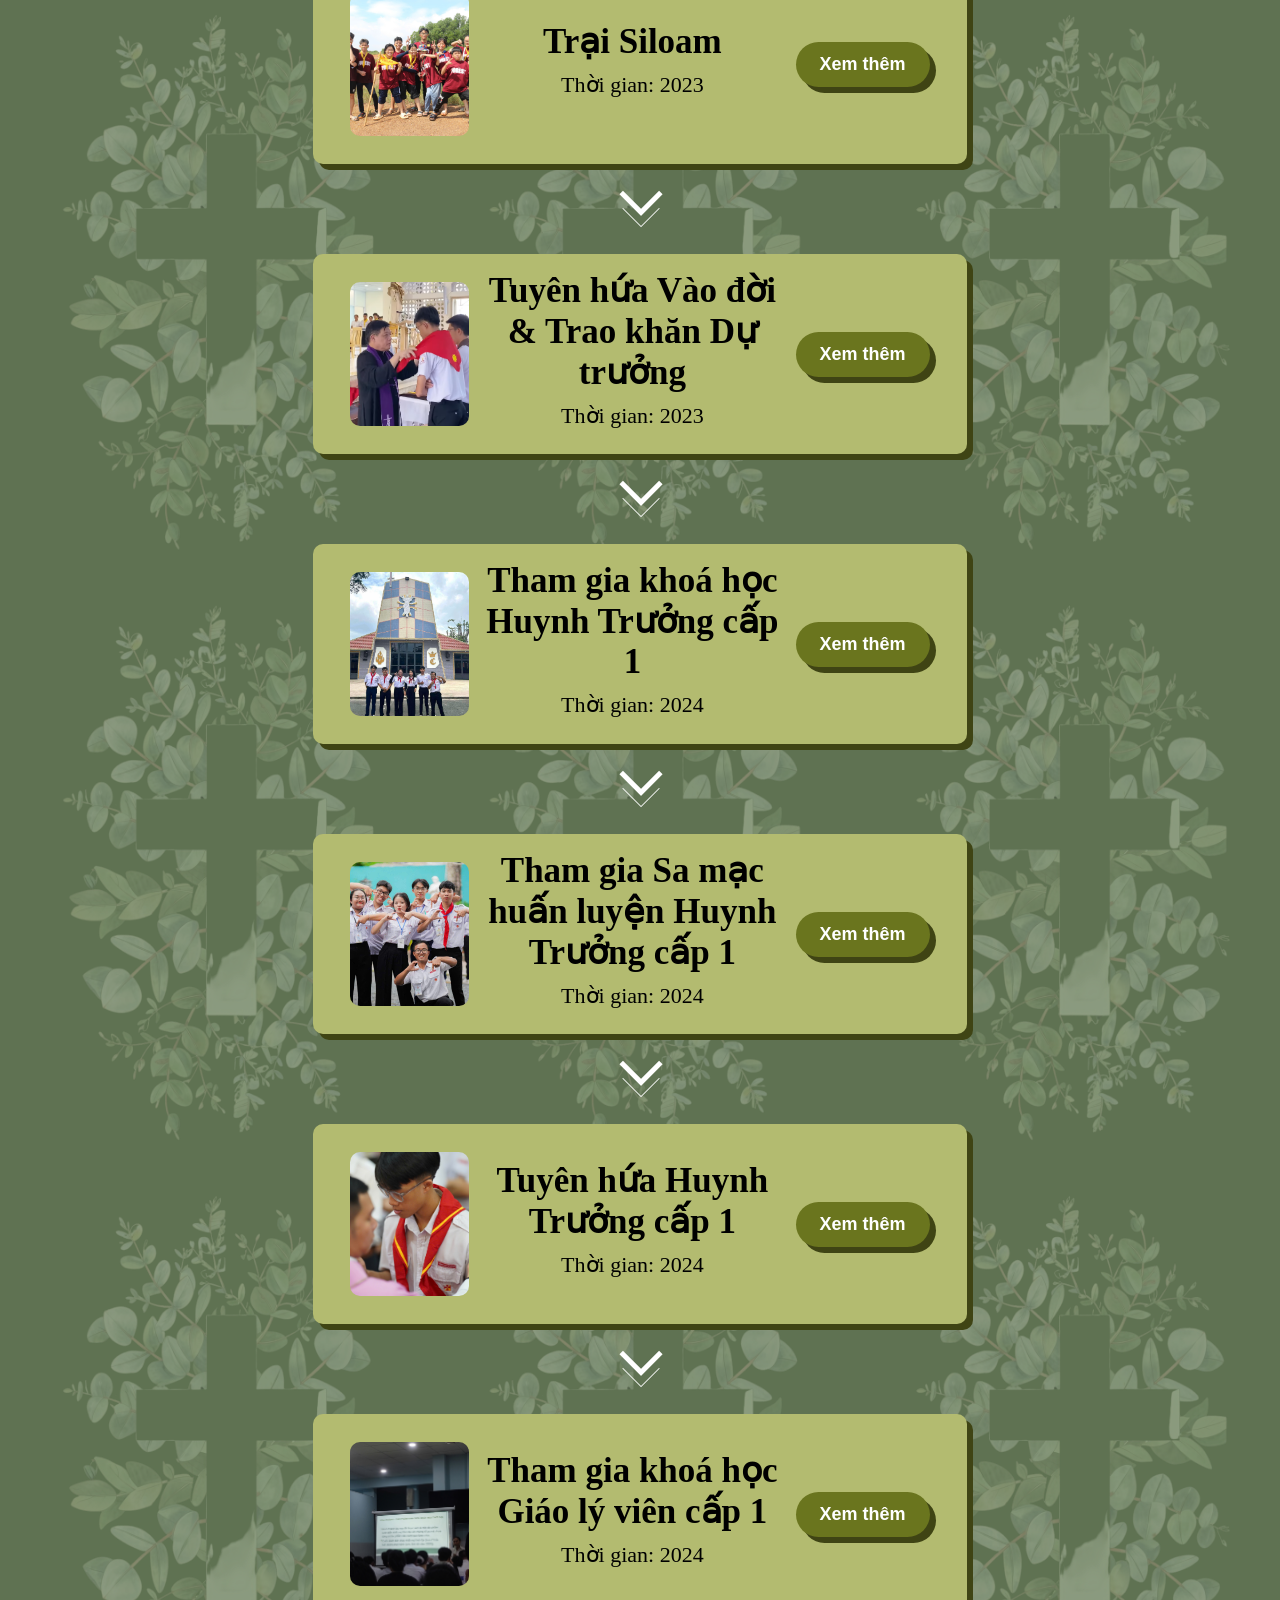
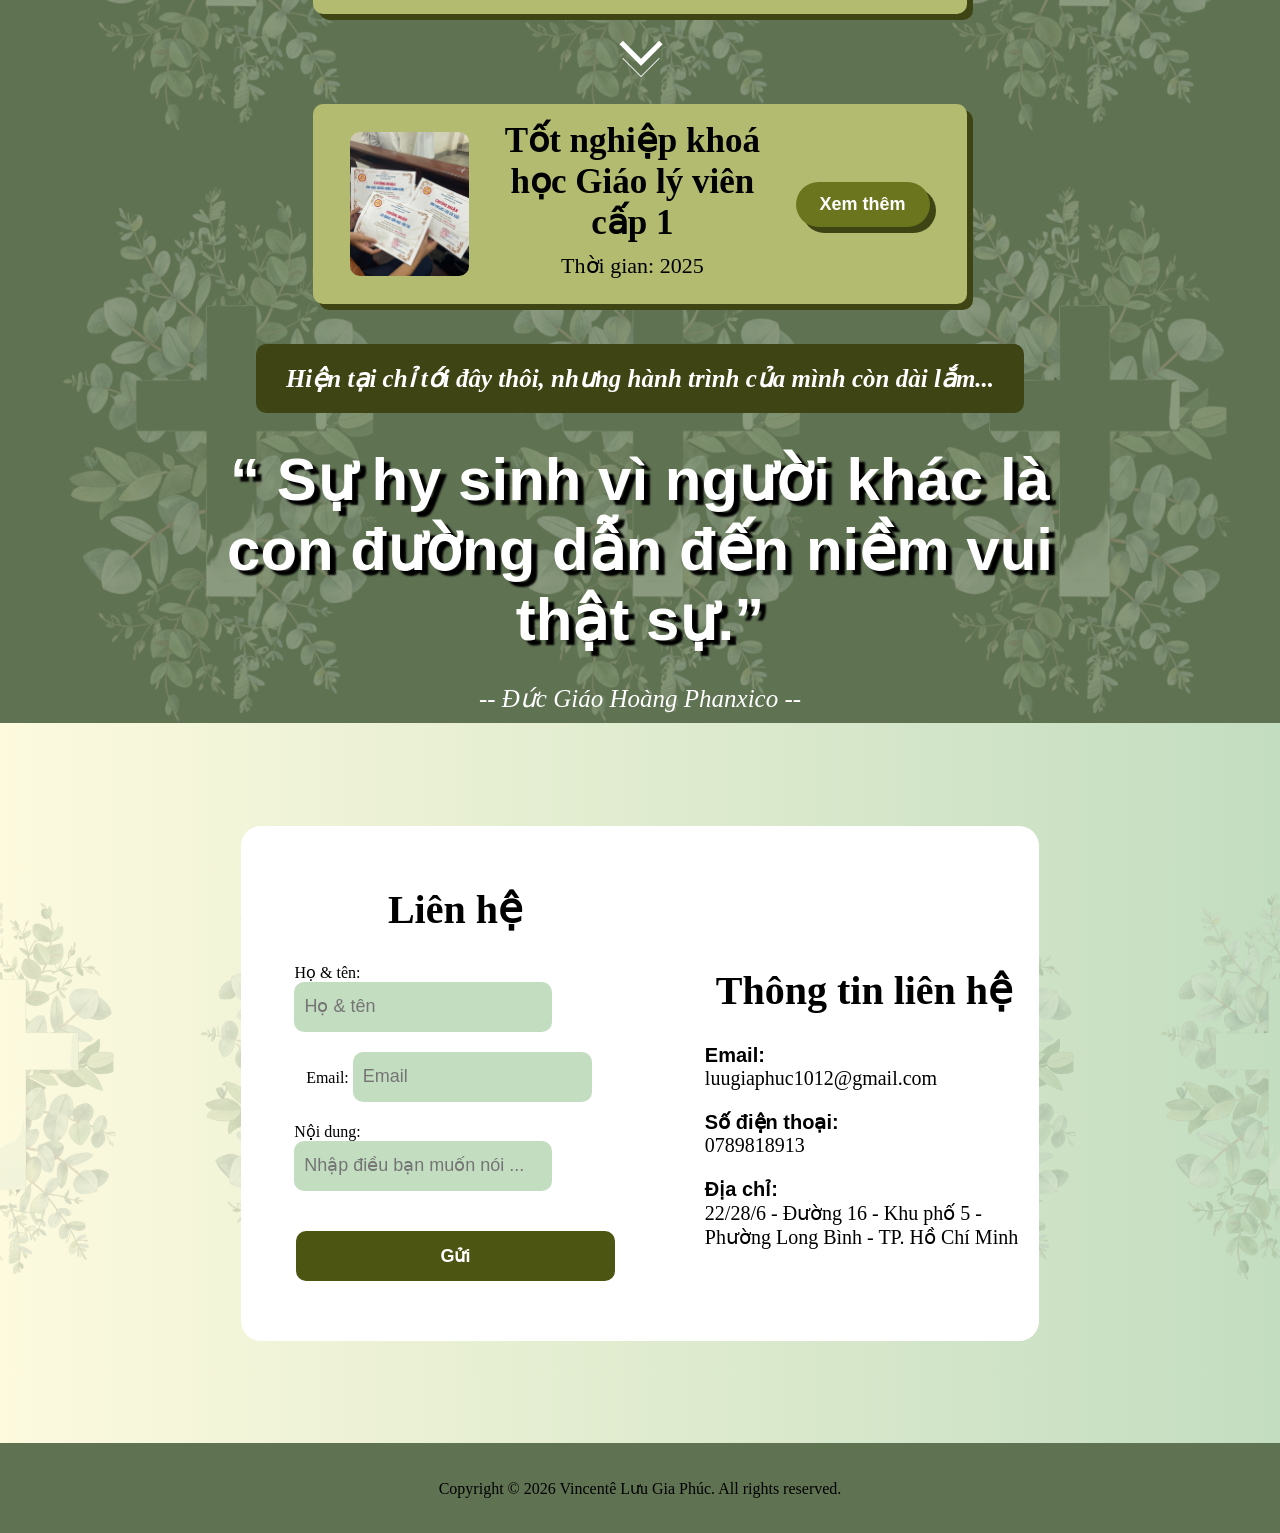
==== commit 9287c3ea: "Refine form accessibility and validation logic Improves the contact form by adding explicit labels, " ====
--- a/index.html
+++ b/index.html
@@ -1,185 +1,218 @@
-<!DOCTYPE html>
+<!doctype html>
 <html lang="en">
-<head>
-    <meta charset="UTF-8">
-    <meta name="viewport" content="width=device-width, initial-scale=1.0">
+  <head>
+    <meta charset="UTF-8" />
+    <meta name="viewport" content="width=device-width, initial-scale=1.0" />
     <title>My website</title>
-    <link rel="stylesheet" href="style.css">
-    <link rel="stylesheet" href="./assets/icons/themify-icons-font/themify-icons/themify-icons.css">
-</head>
-<body>
+    <link rel="stylesheet" href="style.css" />
+    <link
+      rel="stylesheet"
+      href="./assets/icons/themify-icons-font/themify-icons/themify-icons.css"
+    />
+  </head>
+  <body>
     <div class="main">
-        <div id="navbar">
-            <div class="logo">
-                <img src="./assets/images/mynamelogo.png" alt="My Name">
-            </div>
-            <div class="nav-links">
-                <ul>
-                    <li>
-                        <a href="#page-introduction">Giới thiệu</a>
-                    </li>
-                    <li>
-                        <a href="#page-journey">Hành trình đức tin</a>
-                    </li>
-                    <li>
-                        <a href="#page-contact">Liên hệ</a>
-                    </li>
-                </ul>
-            </div>
-        </div>
-
-        <div id="page-introduction">
-            <div class="content-introduction-left">
-                <h1 class="content">Mình là Vincentê Lưu Gia Phúc</h1>
-                <h3 class="content">Mình là một Giáo lý viên - Huynh trưởng tại Giáo xứ Cao Thái. Không chỉ là một người con của Chúa mà còn là người dẫn dắt đức tin cho các em thiếu nhi đến gần với Chúa hơn.</h3>
-                <p class="content">Website này được làm ra để mình kỷ niệm lại những hành trình từ khi mình mới bước vào công việc này cho đến thời gian hiện tại.</p>
-                <button id="btn-seemore">Theo dõi hành trình này cùng mình nha</button>
-            </div>
-            <div class="content-introduction-right">
-                <i class="ti-arrow-circle-left" id="btn-prev-img"></i>
-                <img src="./assets/images/myself1.jpg" alt="">
-                <i class="ti-arrow-circle-right" id="btn-next-img"></i>
-            </div>
-        </div>
-
-        <div id="page-journey">
-            <h1>--- Hành trình đức tin của mình ---</h1>
-
-            <div class="content-journey-boxes">
-                <div class="content-journey-box" id="nganhau">
-                    <img src="./assets/images/nganhau.jpg" alt="">
-                    <div class="journey-box-text">
-                        <h2>Trại Ngành ấu</h2>
-                        <p>Thời gian: 2023</p>
-                    </div>
-                    <button class="btn-detail-journey">Xem thêm</button>
-                </div>
-
-                <i class="ti-angle-double-down arrow-icon"></i>
-
-                <div class="content-journey-box" id="siloam">
-                    <img src="./assets/images/siloam.jpg" alt="">
-                    <div class="journey-box-text">
-                        <h2>Trại Siloam</h2>
-                        <p>Thời gian: 2023</p>
-                    </div>
-                    <button class="btn-detail-journey">Xem thêm</button>
-                </div>
-
-                <i class="ti-angle-double-down arrow-icon"></i>
-
-                <div class="content-journey-box" id="vaodoi">
-                    <img src="./assets/images/tuyenhuavaodoi.png" alt="">
-                    <div class="journey-box-text">
-                        <h2>Tuyên hứa Vào đời & Trao khăn Dự trưởng</h2>
-                        <p>Thời gian: 2023</p>
-                    </div>
-                    <button class="btn-detail-journey">Xem thêm</button>
-                </div>
-
-                <i class="ti-angle-double-down arrow-icon"></i>
-
-                <div class="content-journey-box" id="thamgia-htc1">
-                    <img src="./assets/images/htc1.jpg" alt="">
-                    <div class="journey-box-text">
-                        <h2>Tham gia khoá học Huynh Trưởng cấp 1</h2>
-                        <p>Thời gian: 2024</p>
-                    </div>
-                    <button class="btn-detail-journey">Xem thêm</button>
-                </div>
-
-                <i class="ti-angle-double-down arrow-icon"></i>
-
-                <div class="content-journey-box" id="samac-htc1">
-                    <img src="./assets/images/smht.jpg" alt="">
-                    <div class="journey-box-text">
-                        <h2>Tham gia Sa mạc huấn luyện Huynh Trưởng cấp 1</h2>
-                        <p>Thời gian: 2024</p>
-                    </div>
-                    <button class="btn-detail-journey">Xem thêm</button>
-                </div>
-
-                <i class="ti-angle-double-down arrow-icon"></i>
-
-                <div class="content-journey-box" id="tuyenhua-htc1">
-                    <img src="./assets/images/thc1.jpg" alt="">
-                    <div class="journey-box-text">
-                        <h2>Tuyên hứa Huynh Trưởng cấp 1</h2>
-                        <p>Thời gian: 2024</p>
-                    </div>
-                    <button class="btn-detail-journey">Xem thêm</button>
-                </div>
-
-                <i class="ti-angle-double-down arrow-icon"></i>
-
-                <div class="content-journey-box" id="thamgia-glvc1">
-                    <img src="./assets/images/hocglvc1.jpg" alt="">
-                    <div class="journey-box-text">
-                        <h2>Tham gia khoá học Giáo lý viên cấp 1</h2>
-                        <p>Thời gian: 2024</p>
-                    </div>
-                    <button class="btn-detail-journey">Xem thêm</button>
-                </div>
-
-                <i class="ti-angle-double-down arrow-icon"></i>
-
-                <div class="content-journey-box" id="totnghiep-glvc1">
-                    <img src="./assets/images/glvc1.jpg" alt="">
-                    <div class="journey-box-text">
-                        <h2>Tốt nghiệp khoá học Giáo lý viên cấp 1</h2>
-                        <p>Thời gian: 2025</p>
-                    </div>
-                    <button class="btn-detail-journey">Xem thêm</button>
-                </div>
-                <p id="end-text">Hiện tại chỉ tới đây thôi, nhưng hành trình của mình còn dài lắm...</p>
-
-                <div id="message-box">
-                    <p id="message">“ Sự hy sinh vì người khác là con đường dẫn đến niềm vui thật sự.” </p>
-                    <p id="author">-- Đức Giáo Hoàng Phanxico --</p>
-                </div>
-            </div>
-        </div>
-
-        <div id="page-contact">
-            <div class="content-contact">
-                <div class="form-contact">
-                    <h1>Liên hệ</h1>
-                    <input type="text" placeholder="Họ & tên">
-                    <input type="text" placeholder="Email">
-                    <input type="text" placeholder="Nhập điều bạn muốn nói ...">
-                    <button type="submit">Gửi</button>
-                </div>
-                <div class="info-contact">
-                    <h1>Thông tin liên hệ</h1>
-                    <label for="email">Email: </label>
-                    <p class="info-text" id="email">luugiaphuc1012@gmail.com</p>
-                    <label for="phone">Số điện thoại: </label>
-                    <p class="info-text" id="phone">0789818913</p>
-                    <label for="address">Địa chỉ: </label>
-                    <p class="info-text" id="address">22/28/6 - Đường 16 - Khu phố 5 - Phường Long Bình - TP. Hồ Chí Minh</p>
-                </div>
-            </div>
-        </div>
-
-        <div id="footer">
-            <p>Copyright © 2026 Vincentê Lưu Gia Phúc. All rights reserved.</p>
-        </div>
+      <div id="navbar">
+        <div class="logo">
+          <img src="./assets/images/mynamelogo.png" alt="My Name" />
+        </div>
+        <div class="nav-links">
+          <ul>
+            <li>
+              <a href="#page-introduction">Giới thiệu</a>
+            </li>
+            <li>
+              <a href="#page-journey">Hành trình đức tin</a>
+            </li>
+            <li>
+              <a href="#page-contact">Liên hệ</a>
+            </li>
+          </ul>
+        </div>
+      </div>
+
+      <div id="page-introduction">
+        <div class="content-introduction-left">
+          <h1 class="content">Mình là Vincentê Lưu Gia Phúc</h1>
+          <h3 class="content">
+            Mình là một Giáo lý viên - Huynh trưởng tại Giáo xứ Cao Thái. Không
+            chỉ là một người con của Chúa mà còn là người dẫn dắt đức tin cho
+            các em thiếu nhi đến gần với Chúa hơn.
+          </h3>
+          <p class="content">
+            Website này được làm ra để mình kỷ niệm lại những hành trình từ khi
+            mình mới bước vào công việc này cho đến thời gian hiện tại.
+          </p>
+          <button id="btn-seemore">
+            Theo dõi hành trình này cùng mình nha
+          </button>
+        </div>
+        <div class="content-introduction-right">
+          <i class="ti-arrow-circle-left" id="btn-prev-img"></i>
+          <img src="./assets/images/myself1.jpg" alt="" />
+          <i class="ti-arrow-circle-right" id="btn-next-img"></i>
+        </div>
+      </div>
+
+      <div id="page-journey">
+        <h1>--- Hành trình đức tin của mình ---</h1>
+
+        <div class="content-journey-boxes">
+          <div class="content-journey-box" id="nganhau">
+            <img src="./assets/images/nganhau.jpg" alt="" />
+            <div class="journey-box-text">
+              <h2>Trại Ngành ấu</h2>
+              <p>Thời gian: 2023</p>
+            </div>
+            <button class="btn-detail-journey">Xem thêm</button>
+          </div>
+
+          <i class="ti-angle-double-down arrow-icon"></i>
+
+          <div class="content-journey-box" id="siloam">
+            <img src="./assets/images/siloam.jpg" alt="" />
+            <div class="journey-box-text">
+              <h2>Trại Siloam</h2>
+              <p>Thời gian: 2023</p>
+            </div>
+            <button class="btn-detail-journey">Xem thêm</button>
+          </div>
+
+          <i class="ti-angle-double-down arrow-icon"></i>
+
+          <div class="content-journey-box" id="vaodoi">
+            <img src="./assets/images/tuyenhuavaodoi.png" alt="" />
+            <div class="journey-box-text">
+              <h2>Tuyên hứa Vào đời & Trao khăn Dự trưởng</h2>
+              <p>Thời gian: 2023</p>
+            </div>
+            <button class="btn-detail-journey">Xem thêm</button>
+          </div>
+
+          <i class="ti-angle-double-down arrow-icon"></i>
+
+          <div class="content-journey-box" id="thamgia-htc1">
+            <img src="./assets/images/htc1.jpg" alt="" />
+            <div class="journey-box-text">
+              <h2>Tham gia khoá học Huynh Trưởng cấp 1</h2>
+              <p>Thời gian: 2024</p>
+            </div>
+            <button class="btn-detail-journey">Xem thêm</button>
+          </div>
+
+          <i class="ti-angle-double-down arrow-icon"></i>
+
+          <div class="content-journey-box" id="samac-htc1">
+            <img src="./assets/images/smht.jpg" alt="" />
+            <div class="journey-box-text">
+              <h2>Tham gia Sa mạc huấn luyện Huynh Trưởng cấp 1</h2>
+              <p>Thời gian: 2024</p>
+            </div>
+            <button class="btn-detail-journey">Xem thêm</button>
+          </div>
+
+          <i class="ti-angle-double-down arrow-icon"></i>
+
+          <div class="content-journey-box" id="tuyenhua-htc1">
+            <img src="./assets/images/thc1.jpg" alt="" />
+            <div class="journey-box-text">
+              <h2>Tuyên hứa Huynh Trưởng cấp 1</h2>
+              <p>Thời gian: 2024</p>
+            </div>
+            <button class="btn-detail-journey">Xem thêm</button>
+          </div>
+
+          <i class="ti-angle-double-down arrow-icon"></i>
+
+          <div class="content-journey-box" id="thamgia-glvc1">
+            <img src="./assets/images/hocglvc1.jpg" alt="" />
+            <div class="journey-box-text">
+              <h2>Tham gia khoá học Giáo lý viên cấp 1</h2>
+              <p>Thời gian: 2024</p>
+            </div>
+            <button class="btn-detail-journey">Xem thêm</button>
+          </div>
+
+          <i class="ti-angle-double-down arrow-icon"></i>
+
+          <div class="content-journey-box" id="totnghiep-glvc1">
+            <img src="./assets/images/glvc1.jpg" alt="" />
+            <div class="journey-box-text">
+              <h2>Tốt nghiệp khoá học Giáo lý viên cấp 1</h2>
+              <p>Thời gian: 2025</p>
+            </div>
+            <button class="btn-detail-journey">Xem thêm</button>
+          </div>
+          <p id="end-text">
+            Hiện tại chỉ tới đây thôi, nhưng hành trình của mình còn dài lắm...
+          </p>
+
+          <div id="message-box">
+            <p id="quote-message">
+              “ Sự hy sinh vì người khác là con đường dẫn đến niềm vui thật sự.”
+            </p>
+            <p id="author">-- Đức Giáo Hoàng Phanxico --</p>
+          </div>
+        </div>
+      </div>
+
+      <div id="page-contact">
+        <div class="content-contact">
+          <div class="form-contact">
+            <h1>Liên hệ</h1>
+            <label for="name"
+              >Họ & tên:
+              <input type="text" placeholder="Họ & tên" id="name" required />
+            </label>
+            <label for="email"
+              >Email:
+              <input type="email" placeholder="Email" id="email" required />
+            </label>
+            <label for="message"
+              >Nội dung:
+              <input
+                type="text"
+                placeholder="Nhập điều bạn muốn nói ..."
+                id="message"
+                required
+              />
+            </label>
+            <button type="submit" id="btn-submit-form-contact">Gửi</button>
+          </div>
+          <div class="info-contact">
+            <h1>Thông tin liên hệ</h1>
+            <label for="info-email">Email: </label>
+            <p class="info-text" id="info-email">luugiaphuc1012@gmail.com</p>
+            <label for="phone">Số điện thoại: </label>
+            <p class="info-text" id="phone">0789818913</p>
+            <label for="address">Địa chỉ: </label>
+            <p class="info-text" id="address">
+              22/28/6 - Đường 16 - Khu phố 5 - Phường Long Bình - TP. Hồ Chí
+              Minh
+            </p>
+          </div>
+        </div>
+      </div>
+
+      <div id="footer">
+        <p>Copyright © 2026 Vincentê Lưu Gia Phúc. All rights reserved.</p>
+      </div>
     </div>
 
     <div id="modal-overplay" class="overplay">
-        <div id="modal-journey" class="modal-content-box">
-            <div class="modal-title">
-                <h2 id="modal-title"></h2>
-            </div>
-            <div class="modal-content">
-                <img id="modal-img" src="" alt="">
-                <p id="modal-message"></p>
-            </div>
-            <div class="modal-btn">
-                <button id="btn-close-modal">Đóng</button>
-            </div>
-        </div>
+      <div id="modal-journey" class="modal-content-box">
+        <div class="modal-title">
+          <h2 id="modal-title">Title</h2>
+        </div>
+        <div class="modal-content">
+          <img id="modal-img" src="" alt="" />
+          <p id="modal-message"></p>
+        </div>
+        <div class="modal-btn">
+          <button id="btn-close-modal">Đóng</button>
+        </div>
+      </div>
     </div>
     <script src="script.js"></script>
-</body>
-</html>+  </body>
+</html>
--- a/style.css
+++ b/style.css
@@ -1,731 +1,767 @@
 * {
-    margin: 0;
-    padding: 0;
-    box-sizing: border-box;
+  margin: 0;
+  padding: 0;
+  box-sizing: border-box;
 }
 
 html {
-    scroll-behavior: smooth;
-}
-    
+  scroll-behavior: smooth;
+}
+
 .main {
-    background-image: linear-gradient(to right, #fdfade, #c3ddc0);
-    width: 100%;
-    min-height: 100vh;
+  background-image: linear-gradient(to right, #fdfade, #c3ddc0);
+  width: 100%;
+  min-height: 100vh;
 }
 
 /* Navbar */
 #navbar {
-    position: sticky;
-    top: 0;
-    z-index: 1000;
-    padding: 0 40px;
-    background-color: white;
-    display: flex;
-    align-items: center;
-    justify-content: space-between;
-    height: 70px;
-    box-shadow: 0 2px 10px rgba(0,0,0,0.1);
+  position: sticky;
+  top: 0;
+  z-index: 1000;
+  padding: 0 40px;
+  background-color: white;
+  display: flex;
+  align-items: center;
+  justify-content: space-between;
+  height: 70px;
+  box-shadow: 0 2px 10px rgba(0, 0, 0, 0.1);
 }
 
 #navbar .logo img {
-    height: 50px;
-    margin-left: 20px;
+  height: 50px;
+  margin-left: 20px;
 }
 
 #navbar .logo img:hover {
-    cursor: pointer;
+  cursor: pointer;
 }
 
 #navbar .nav-links ul li {
-    display: inline-block;
-    list-style: none;
-    padding: 5px 10px;
-    margin: 0 20px;
-    text-decoration: none;
-    font-weight: bold;
-    font-size: 16px;
-    font-family: "Arial", sans-serif;
+  display: inline-block;
+  list-style: none;
+  padding: 5px 10px;
+  margin: 0 20px;
+  text-decoration: none;
+  font-weight: bold;
+  font-size: 16px;
+  font-family: "Arial", sans-serif;
 }
 
 #navbar .nav-links ul li a {
-    color: black;
-    text-decoration: none;
+  color: black;
+  text-decoration: none;
 }
 
 #navbar .nav-links ul li a:hover {
-    text-decoration: underline;
+  text-decoration: underline;
 }
 
 /* Section content */
 
 /* Introduction */
 #page-introduction {
-    position: relative; 
+  position: relative;
+  display: flex;
+  align-items: center;
+  justify-content: space-between;
+  padding: 20px 70px;
+  min-height: 100vh;
+}
+
+#page-introduction::before {
+  content: "";
+  background-image: url(./assets/images/thanhgia.png);
+  background-size: 32%;
+  background-position: center;
+  background-repeat: repeat-x;
+  position: absolute;
+  top: 0;
+  left: 0;
+  right: 0;
+  bottom: 0;
+  opacity: 0.35;
+  z-index: 1;
+}
+/* Left */
+#page-introduction .content-introduction-left {
+  width: 40%;
+  height: 75%;
+  border-radius: 10px;
+  padding: 20px;
+  display: flex;
+  flex-direction: column;
+  align-items: center;
+  justify-content: center;
+  z-index: 2;
+  position: absolute;
+  top: 12%;
+  left: 12%;
+}
+
+#page-introduction .content-introduction-left .content {
+  text-align: center;
+  margin-bottom: 20px;
+  line-height: 1.5;
+}
+
+#page-introduction .content-introduction-left h1 {
+  font-size: 40px;
+  font-weight: bold;
+  font-style: italic;
+  font-family: "Segoe UI", Tahoma, Geneva, Verdana, sans-serif;
+}
+
+#page-introduction .content-introduction-left h3 {
+  font-size: 30px;
+  font-weight: bold;
+  font-family: "Arvo", serif;
+}
+
+#page-introduction .content-introduction-left p {
+  font-size: 20px;
+  font-family: "Arvo", serif;
+  text-align: center;
+  margin-bottom: 25px;
+}
+
+#btn-seemore {
+  padding: 12px 24px;
+  border-radius: 30px;
+  border: none;
+  background-color: #6a751e; /* Điều chỉnh màu xanh lá cây hơi sáng hơn một chút */
+  color: white;
+  font-size: 18px;
+  font-weight: bold;
+  font-family: "Arial", sans-serif;
+  cursor: pointer;
+  box-shadow: 6px 6px 0px #3f4414; /* Đổ bóng khối cứng có màu đậm */
+  transition: all 0.2s ease;
+}
+
+#btn-seemore:hover {
+  background-color: #768222; /* Sáng hơn khi hover */
+}
+
+#btn-seemore:active {
+  box-shadow: 2px 2px 0px #3f4414; /* Bóng nhỏ lại khi nhấn */
+  transform: translate(
+    4px,
+    4px
+  ); /* Nút di chuyển xuống dưới và sang phải khi nhấn */
+}
+
+#page-introduction .content-introduction-right {
+  width: 50%;
+  height: 75%;
+  border-radius: 10px;
+  padding: 20px;
+  z-index: 2;
+  display: flex;
+  align-items: center;
+  justify-content: center;
+  position: absolute;
+  top: 10%;
+  right: 1%;
+}
+
+#page-introduction .content-introduction-right img {
+  width: 50%;
+  height: 100%;
+  object-fit: cover;
+  margin: 10%;
+  border-radius: 10px;
+}
+
+#page-introduction .content-introduction-right i {
+  font-size: 50px;
+  color: #6a751e;
+  font-weight: bold;
+  transition: all 0.2s ease;
+}
+
+#page-introduction .content-introduction-right i:hover {
+  cursor: pointer;
+  font-size: 60px;
+  transition: all 0.2s ease;
+  color: #768222;
+}
+
+/* Journey */
+#page-journey {
+  position: relative;
+  scroll-margin-top: 70px;
+  display: flex;
+  background-color: #5f7252;
+  padding: 20px 70px;
+  height: fit-content;
+  flex-direction: column;
+  justify-content: center;
+  align-items: center;
+  width: 100%;
+}
+
+#page-journey::before {
+  content: "";
+  background-image: url(./assets/images/thanhgia.png);
+  background-size: 32%;
+  background-position: center;
+  background-repeat: round;
+  position: absolute;
+  top: 0;
+  left: 0;
+  right: 0;
+  bottom: 0;
+  opacity: 0.35;
+  z-index: 1;
+}
+
+#page-journey h1 {
+  font-size: 75px;
+  width: 100%;
+  color: white;
+  font-weight: bold;
+  font-family: "Segoe UI", Tahoma, Geneva, Verdana, sans-serif;
+  margin-bottom: 20px;
+  text-shadow: 6px 5px 2px black;
+  padding: 20px;
+  margin-top: 30px;
+  text-align: center;
+  z-index: 2;
+}
+
+#page-journey .content-journey-boxes {
+  width: 80%;
+  height: fit-content;
+  padding: 20px;
+  display: flex;
+  flex-direction: column;
+  align-items: center;
+  justify-content: center;
+  gap: 20px;
+}
+
+#page-journey .content-journey-box {
+  width: 75%;
+  height: 200px;
+  padding: 10px 30px;
+  border-radius: 10px;
+  background-color: #b3bb70;
+  display: flex;
+  flex-direction: row;
+  align-items: center;
+  justify-content: space-around;
+  box-shadow: 6px 6px 0px #3f4414;
+  z-index: 2;
+}
+
+#page-journey .arrow-icon {
+  font-size: 50px; /* Chỉnh kích thước của mũi tên to/nhỏ tùy ý */
+  color: white; /* Đổi màu sắc mũi tên (VD: #b3bb70 để trùng màu hộp) */
+  font-weight: bold;
+  z-index: 2; /* Đảm bảo mũi tên hiển thị đè lên lớp background mờ phía sau */
+}
+
+#page-journey .content-journey-box img {
+  width: 20%;
+  height: 80%;
+  object-fit: cover;
+  border-radius: 10px;
+}
+
+#page-journey .content-journey-box .journey-box-text {
+  width: 50%;
+  height: 80%;
+  display: flex;
+  flex-direction: column;
+  justify-content: center;
+  align-items: center;
+  text-align: center;
+}
+
+#page-journey .content-journey-box .journey-box-text h2 {
+  font-size: 35px;
+  font-weight: bold;
+  margin-bottom: 10px;
+}
+
+#page-journey .content-journey-box .journey-box-text p {
+  font-size: 22px;
+  margin-bottom: 10px;
+}
+
+.btn-detail-journey {
+  padding: 12px 24px;
+  border-radius: 30px;
+  border: none;
+  background-color: #6a751e; /* Điều chỉnh màu xanh lá cây hơi sáng hơn một chút */
+  color: white;
+  font-size: 18px;
+  font-weight: bold;
+  font-family: "Arial", sans-serif;
+  cursor: pointer;
+  box-shadow: 6px 6px 0px #3f4414; /* Đổ bóng khối cứng có màu đậm */
+  transition: all 0.2s ease;
+}
+
+.btn-detail-journey:hover {
+  background-color: #768222; /* Sáng hơn khi hover */
+}
+
+.btn-detail-journey:active {
+  box-shadow: 2px 2px 0px #3f4414; /* Bóng nhỏ lại khi nhấn */
+  transform: translate(
+    4px,
+    4px
+  ); /* Nút di chuyển xuống dưới và sang phải khi nhấn */
+}
+
+#page-journey #end-text {
+  width: fit-content;
+  height: auto;
+  padding: 20px 30px;
+  background-color: #3f4414;
+  border-radius: 10px;
+  font-size: 25px;
+  font-weight: bold;
+  font-style: italic;
+  color: rgb(255, 255, 255);
+  text-align: center;
+  z-index: 2;
+  position: relative;
+  margin-top: 20px;
+}
+
+#page-journey #message-box {
+  width: 100%;
+  height: 200px;
+  display: flex;
+  flex-direction: column;
+  align-items: center;
+  justify-content: center;
+  text-align: center;
+  gap: 20px;
+  z-index: 2;
+  position: relative;
+  margin-top: 50px;
+}
+
+#page-journey #message-box #quote-message {
+  font-size: 60px;
+  font-weight: bold;
+  margin-bottom: 10px;
+  font-family: "Segoe UI", Tahoma, Geneva, Verdana, sans-serif;
+  color: white;
+  text-shadow: 6px 5px 2px black;
+}
+
+#page-journey #message-box #author {
+  font-size: 25px;
+  margin-bottom: 10px;
+  color: white;
+  font-style: italic;
+}
+
+/* Contact */
+#page-contact {
+  position: relative;
+  display: flex;
+  padding: 20px 70px;
+  min-height: 80vh;
+  flex-direction: column;
+  justify-content: center;
+  align-items: center;
+  width: 100%;
+}
+
+#page-contact::before {
+  content: "";
+  background-image: url(./assets/images/thanhgia.png);
+  background-size: 25%;
+  background-position: center;
+  background-repeat: repeat-x;
+  position: absolute;
+  top: 0;
+  left: 0;
+  right: 0;
+  bottom: 0;
+  opacity: 0.35;
+  z-index: 1;
+}
+
+#page-contact .content-contact {
+  width: 70%;
+  min-height: 75%;
+  background-color: white;
+  display: flex;
+  flex-direction: row;
+  justify-content: space-around;
+  align-items: center;
+  z-index: 2;
+  position: relative;
+  gap: 20px;
+  overflow: hidden;
+  border-radius: 20px;
+}
+
+#page-contact .content-contact h1 {
+  font-size: 40px;
+  font-weight: bold;
+  margin-bottom: 10px;
+  color: black;
+}
+
+#page-contact .content-contact .form-contact {
+  width: 50%;
+  height: 100%;
+  display: flex;
+  flex-direction: column;
+  justify-content: flex-start;
+  padding-top: 60px;
+  padding-bottom: 60px;
+  gap: 20px;
+  align-items: center;
+}
+
+#page-contact .content-contact .form-contact input {
+  width: 80%;
+  height: 50px;
+  border-radius: 10px;
+  border: none;
+  padding: 10px;
+  font-size: 18px;
+  font-family: "Arial", sans-serif;
+  background-color: #c3ddc0;
+}
+
+#page-contact .content-contact .form-contact input:focus {
+  outline: none;
+  border: 2px solid #6a751e;
+}
+
+#page-contact .content-contact .form-contact .input-error-msg {
+  width: 80%;
+  color: #c0392b;
+  font-size: 13px;
+  font-family: "Arial", sans-serif;
+  margin-top: -10px;
+  display: block;
+  text-align: left;
+  animation: fadeInError 0.2s ease;
+}
+
+@keyframes fadeInError {
+  from {
+    opacity: 0;
+    transform: translateY(-4px);
+  }
+  to {
+    opacity: 1;
+    transform: translateY(0);
+  }
+}
+
+#page-contact .content-contact .form-contact button {
+  width: 80%;
+  height: 50px;
+  border-radius: 10px;
+  border: none;
+  padding: 10px;
+  font-size: 18px;
+  font-weight: bold;
+  font-family: "Arial", sans-serif;
+  cursor: pointer;
+  background-color: #4c5512;
+  color: white;
+  margin-top: 20px;
+}
+
+#page-contact .content-contact .form-contact button:hover {
+  background-color: #768222;
+}
+
+#page-contact .content-contact .info-contact {
+  width: 40%;
+  height: 100%;
+  display: flex;
+  flex-direction: column;
+  justify-content: flex-start;
+  padding-top: 60px;
+}
+
+#page-contact .content-contact .info-contact h1 {
+  width: 100%; /* Mở rộng chiều ngang cho chữ chiếm hết không gian khung chứa */
+  text-align: center; /* Căn giữa chữ */
+  margin-bottom: 20px;
+}
+
+#page-contact .content-contact .info-contact label {
+  font-size: 20px;
+  margin-top: 10px;
+  font-weight: bold;
+  font-family: "Arial", sans-serif;
+}
+
+#page-contact .content-contact .info-contact p {
+  font-size: 20px;
+  margin-bottom: 10px;
+}
+
+/* Footer */
+#footer {
+  position: relative;
+  display: flex;
+  padding: 20px 70px;
+  height: 10vh;
+  flex-direction: column;
+  justify-content: center;
+  align-items: center;
+  width: 100%;
+  background-color: #5f7252;
+}
+
+/* Modal */
+.overplay {
+  display: none;
+  position: fixed;
+  top: 0;
+  left: 0;
+  right: 0;
+  bottom: 0;
+  background-color: rgba(0, 0, 0, 0.5);
+  justify-content: center;
+  align-items: center;
+  z-index: 1000;
+}
+
+.modal-content-box {
+  background-color: #b3bb70;
+  width: 70%;
+  height: fit-content;
+  padding: 20px;
+  border-radius: 10px;
+  box-shadow: 0 2px 10px rgba(0, 0, 0, 0.1);
+  display: flex;
+  flex-direction: column;
+  justify-content: space-around;
+  align-items: center;
+  gap: 20px;
+}
+
+.modal-content {
+  width: 90%;
+  height: 80%;
+  display: flex;
+  flex-direction: row;
+  justify-content: space-around;
+  align-items: center;
+  gap: 20px;
+}
+
+#modal-title {
+  font-family: "Segoe UI", Tahoma, Geneva, Verdana, sans-serif;
+  color: #d4f309;
+  font-size: 30px;
+  font-weight: bold;
+  text-shadow: 2px 3px 5px black;
+  border-bottom: 2px solid rgb(210, 247, 10);
+  padding-bottom: 10px;
+  margin-bottom: 20px;
+}
+
+.modal-content #modal-img {
+  width: 37%;
+  height: 60%;
+  border-radius: 10px;
+  object-fit: cover;
+}
+
+.modal-content #modal-message {
+  width: 70%;
+  height: 60%;
+  background-color: rgb(253, 250, 174);
+  padding: 20px;
+  color: #373d0d;
+  border-radius: 10px;
+  font-size: 25px;
+  font-weight: bold;
+  white-space: pre-line;
+  text-align: justify;
+  line-height: 1.5;
+}
+
+#btn-close-modal {
+  padding: 12px 24px;
+  border-radius: 30px;
+  border: none;
+  background-color: #6a751e; /* Điều chỉnh màu xanh lá cây hơi sáng hơn một chút */
+  color: white;
+  font-size: 18px;
+  font-weight: bold;
+  font-family: "Arial", sans-serif;
+  cursor: pointer;
+  box-shadow: 6px 6px 0px #3f4414; /* Đổ bóng khối cứng có màu đậm */
+  transition: all 0.2s ease;
+}
+
+#btn-close-modal:hover {
+  background-color: #768222;
+}
+
+#btn-close-modal:active {
+  box-shadow: 2px 2px 0px #3f4414;
+  transform: translate(4px, 4px);
+}
+
+/* ========================================= */
+/* Media Queries cho Reponsive Design        */
+/* ========================================= */
+
+@media screen and (max-width: 1024px) {
+  #page-contact .content-contact {
+    width: 90%;
+  }
+
+  #page-journey h1 {
+    font-size: 55px;
+  }
+
+  #page-journey .content-journey-box .journey-box-text h2 {
+    font-size: 28px;
+  }
+
+  #page-introduction .content-introduction-left h1 {
+    font-size: 32px;
+  }
+
+  #page-introduction .content-introduction-left h3 {
+    font-size: 24px;
+  }
+}
+
+@media screen and (max-width: 768px) {
+  /* Navbar responsive */
+  #navbar {
+    padding: 0 10px;
+    flex-direction: column;
+    height: auto;
+    padding-bottom: 10px;
+  }
+  #navbar .nav-links ul {
     display: flex;
-    align-items: center;
-    justify-content: space-between;
-    padding: 20px 70px;
-    min-height: 100vh;
-}
-
-#page-introduction::before{
-    content: "";
-    background-image: url(./assets/images/thanhgia.png);
-    background-size: 32%;
-    background-position: center;
-    background-repeat: repeat-x;
-    position: absolute;
-    top: 0; left: 0; right: 0; bottom: 0;
-    opacity: 0.35;      
-    z-index: 1;
-}
-/* Left */
-#page-introduction .content-introduction-left{
-    width: 40%;
-    height: 75%;
-    border-radius: 10px;
-    padding: 20px;
-    display: flex;
-    flex-direction: column;
-    align-items: center;
+    flex-wrap: wrap;
     justify-content: center;
-    z-index: 2;
-    position: absolute;
-    top: 12%;
-    left: 12%;
-}
-
-#page-introduction .content-introduction-left .content{
-    text-align: center;
-    margin-bottom: 20px;
-    line-height: 1.5;
-}
-
-#page-introduction .content-introduction-left h1{
-    font-size: 40px;
-    font-weight: bold;
-    font-style: italic;
-    font-family: 'Segoe UI', Tahoma, Geneva, Verdana, sans-serif;
-}
-
-#page-introduction .content-introduction-left h3{
-    font-size: 30px;
-    font-weight: bold;
-    font-family: "Arvo", serif;
-}
-
-#page-introduction .content-introduction-left p{
-    font-size: 20px;
-    font-family: "Arvo", serif;
-    text-align: center;
-    margin-bottom: 25px;
-}
-
-#btn-seemore{
-    padding: 12px 24px;
-    border-radius: 30px;
-    border: none;
-    background-color: #6a751e; /* Điều chỉnh màu xanh lá cây hơi sáng hơn một chút */
-    color: white;
-    font-size: 18px;
-    font-weight: bold;
-    font-family: "Arial", sans-serif;
-    cursor: pointer;
-    box-shadow: 6px 6px 0px #3f4414; /* Đổ bóng khối cứng có màu đậm */
-    transition: all 0.2s ease;
-}
-
-#btn-seemore:hover{
-    background-color: #768222; /* Sáng hơn khi hover */
-}
-
-#btn-seemore:active{
-    box-shadow: 2px 2px 0px #3f4414; /* Bóng nhỏ lại khi nhấn */
-    transform: translate(4px, 4px); /* Nút di chuyển xuống dưới và sang phải khi nhấn */
-}
-
-#page-introduction .content-introduction-right{
-    width: 50%;
-    height: 75%;
-    border-radius: 10px;
-    padding: 20px;
-    z-index: 2;
-    display: flex;
-    align-items: center;
-    justify-content: center;
-    position: absolute;
-    top: 10%;
-    right: 1%;
-}
-
-#page-introduction .content-introduction-right img{
-    width: 50%;
-    height: 100%;
-    object-fit: cover;
-    margin: 10%;
-    border-radius: 10px;
-}
-
-#page-introduction .content-introduction-right i{
-    font-size: 50px;
-    color: #6a751e;
-    font-weight: bold;
-    transition: all 0.2s ease;
-}
-
-#page-introduction .content-introduction-right i:hover{
-    cursor: pointer;
-    font-size: 60px;
-    transition: all 0.2s ease;
-    color: #768222;
-}
-
-/* Journey */
-#page-journey{
-    position: relative;
-    scroll-margin-top: 70px;
-    display: flex;
-    background-color: #5f7252;
-    padding: 20px 70px;
-    height: fit-content;
-    flex-direction: column;
-    justify-content: center;
-    align-items: center;
-    width: 100%;
-}
-
-#page-journey::before{
-    content: "";
-    background-image: url(./assets/images/thanhgia.png);
-    background-size: 32%;
-    background-position: center;
-    background-repeat: round;
-    position: absolute;
-    top: 0; left: 0; right: 0; bottom: 0;
-    opacity: 0.35;      
-    z-index: 1;
-}
-
-#page-journey h1{
-    font-size: 75px;
-    width: 100%;
-    color: white;
-    font-weight: bold;
-    font-family:'Segoe UI', Tahoma, Geneva, Verdana, sans-serif;
-    margin-bottom: 20px;
-    text-shadow: 6px 5px 2px black;
-    padding: 20px;
-    margin-top: 30px;
-    text-align: center;
-    z-index: 2;
-}
-
-#page-journey .content-journey-boxes{
-    width: 80%;
-    height: fit-content;
-    padding: 20px;
-    display: flex;
-    flex-direction: column;
-    align-items: center;
-    justify-content: center;
-    gap: 20px;
-}
-
-#page-journey .content-journey-box{
-    width: 75%;
-    height: 200px;
-    padding: 10px 30px;
-    border-radius: 10px;
-    background-color: #b3bb70;
-    display: flex;
-    flex-direction: row;
-    align-items: center;
-    justify-content: space-around;
-    box-shadow: 6px 6px 0px #3f4414;
-    z-index: 2;
-}
-
-#page-journey .arrow-icon {
-    font-size: 50px;      /* Chỉnh kích thước của mũi tên to/nhỏ tùy ý */
-    color: white;         /* Đổi màu sắc mũi tên (VD: #b3bb70 để trùng màu hộp) */
-    font-weight: bold;
-    z-index: 2;           /* Đảm bảo mũi tên hiển thị đè lên lớp background mờ phía sau */
-}
-
-#page-journey .content-journey-box img{
-    width: 20%;
-    height: 80%;
-    object-fit: cover;
-    border-radius: 10px;
-}
-
-#page-journey .content-journey-box .journey-box-text{
-    width: 50%;
-    height: 80%;
-    display: flex;
-    flex-direction: column;
-    justify-content: center;
-    align-items: center;
-    text-align: center;
-}
-
-#page-journey .content-journey-box .journey-box-text h2{
-    font-size: 35px;
-    font-weight: bold;
-    margin-bottom: 10px;
-}
-
-#page-journey .content-journey-box .journey-box-text p{
-    font-size: 22px;
-    margin-bottom: 10px;
-}
-
-.btn-detail-journey{
-    padding: 12px 24px;
-    border-radius: 30px;
-    border: none;
-    background-color: #6a751e; /* Điều chỉnh màu xanh lá cây hơi sáng hơn một chút */
-    color: white;
-    font-size: 18px;
-    font-weight: bold;
-    font-family: "Arial", sans-serif;
-    cursor: pointer;
-    box-shadow: 6px 6px 0px #3f4414; /* Đổ bóng khối cứng có màu đậm */
-    transition: all 0.2s ease;
-}
-
-.btn-detail-journey:hover{
-    background-color: #768222; /* Sáng hơn khi hover */
-}
-
-.btn-detail-journey:active{
-    box-shadow: 2px 2px 0px #3f4414; /* Bóng nhỏ lại khi nhấn */
-    transform: translate(4px, 4px); /* Nút di chuyển xuống dưới và sang phải khi nhấn */
-}
-
-#page-journey #end-text{
-    width: fit-content;
-    height: auto;
-    padding: 20px 30px;
-    background-color: #3f4414;
-    border-radius: 10px;
-    font-size: 25px;
-    font-weight: bold;
-    font-style: italic;
-    color: rgb(255, 255, 255);
-    text-align: center;
-    z-index: 2;
-    position: relative;
-    margin-top: 20px;
-}
-
-#page-journey #message-box{
-    width: 100%;
-    height: 200px;
-    display: flex;
-    flex-direction: column;
-    align-items: center;
-    justify-content: center;
-    text-align: center;
-    gap: 20px;
-    z-index: 2;
-    position: relative;
-    margin-top: 50px;
-}
-
-#page-journey #message-box #message{
-    font-size: 60px;
-    font-weight: bold;
-    margin-bottom: 10px;
-    font-family: 'Segoe UI', Tahoma, Geneva, Verdana, sans-serif;
-    color: white;
-    text-shadow: 6px 5px 2px black;
-}
-
-#page-journey #message-box #author{
-    font-size: 25px;
-    margin-bottom: 10px;
-    color: white;
-    font-style: italic;
-}
-
-/* Contact */
-#page-contact{
-    position: relative;
-    display: flex;
-    padding: 20px 70px;
-    min-height: 80vh;
-    flex-direction: column;
-    justify-content: center;
-    align-items: center;
-    padding: 40px;
-    width: 100%;
-}
-
-#page-contact::before{
-    content: "";
-    background-image: url(./assets/images/thanhgia.png);
-    background-size: 25%;
-    background-position: center;
-    background-repeat: repeat-x;
-    position: absolute;
-    top: 0; left: 0; right: 0; bottom: 0;
-    opacity: 0.35;      
-    z-index: 1;
-}
-
-#page-contact .content-contact{
-    width: 70%;
-    min-height: 75%;
-    background-color: white;
-    display: flex;
-    flex-direction: row;
-    justify-content: space-around;
-    align-items: center;
-    z-index: 2;
-    position: relative;
-    gap: 20px;
-    overflow: hidden;
-    border-radius: 20px;
-}
-
-#page-contact .content-contact h1{
-    font-size: 40px;
-    font-weight: bold;
-    margin-bottom: 10px;
-    color: black;
-}
-
-#page-contact .content-contact .form-contact{
-    width: 50%;
-    height: 100%;
-    display: flex;
+  }
+
+  /* Introduction responsive */
+  #page-introduction {
     flex-direction: column;
     justify-content: flex-start;
-    padding-top: 60px;
-    padding-bottom: 60px;
-    gap: 20px;
-    align-items: center;
-}
-
-#page-contact .content-contact .form-contact input{
-    width: 80%;
-    height: 50px;
-    border-radius: 10px;
-    border: none;
-    padding: 10px;
-    font-size: 18px;
-    font-family: "Arial", sans-serif;
-    background-color: #c3ddc0;
-}
-
-#page-contact .content-contact .form-contact input:focus{
-    outline: none;
-    border: 2px solid #6a751e;
-}
-
-#page-contact .content-contact .form-contact button{
-    width: 80%;
-    height: 50px;
-    border-radius: 10px;
-    border: none;
-    padding: 10px;
-    font-size: 18px;
-    font-weight: bold;
-    font-family: "Arial", sans-serif;
-    cursor: pointer;
-    background-color: #4c5512;
-    color: white;
-    margin-top: 20px;
-}
-
-#page-contact .content-contact .form-contact button:hover{
-    background-color: #768222;
-}
-
-#page-contact .content-contact .info-contact{
-    width: 40%;
-    height: 100%;
-    display: flex;
-    flex-direction: column;
-    justify-content: flex-start;
-    padding-top: 60px;
-}
-
-#page-contact .content-contact .info-contact h1{
-    width: 100%;             /* Mở rộng chiều ngang cho chữ chiếm hết không gian khung chứa */
-    text-align: center;      /* Căn giữa chữ */
-    margin-bottom: 20px;
-}
-
-#page-contact .content-contact .info-contact label {
-    font-size: 20px;
-    margin-top: 10px;
-    font-weight: bold;
-    font-family: "Arial", sans-serif;
-}
-
-#page-contact .content-contact .info-contact p {
-    font-size: 20px;
-    margin-bottom: 10px;
-}
-
-/* Footer */
-#footer{
+    padding: 100px 20px 20px 20px;
+  }
+  #page-introduction .content-introduction-left,
+  #page-introduction .content-introduction-right {
     position: relative;
-    display: flex;
-    padding: 20px 70px;
-    height: 10vh;
-    flex-direction: column;
-    justify-content: center;
-    align-items: center;
-    padding: 20px 0;
     width: 100%;
-    background-color: #5f7252;
-}
-
-/* Modal */
-.overplay {
-    display: none;
-    position: fixed;
     top: 0;
     left: 0;
     right: 0;
-    bottom: 0;
-    background-color: rgba(0, 0, 0, 0.5);
-    justify-content: center;
+    height: auto;
+  }
+  #page-introduction .content-introduction-right img {
+    width: 80%;
+  }
+
+  /* Journey responsive */
+  #page-journey {
+    padding: 20px;
+  }
+  #page-journey h1 {
+    font-size: 40px;
+    padding: 0;
+  }
+  #page-journey .content-journey-boxes {
+    width: 100%;
+    padding: 0;
+  }
+  #page-journey .content-journey-box {
+    width: 100%;
+    flex-direction: column;
+    height: auto;
+    padding: 20px;
+  }
+  #page-journey .content-journey-box img {
+    width: 80%;
+    margin-bottom: 20px;
+  }
+  #page-journey .content-journey-box .journey-box-text {
+    width: 100%;
+  }
+  #page-journey .content-journey-box .journey-box-text h2 {
+    font-size: 24px;
+  }
+  #page-journey #message-box #message {
+    font-size: 35px;
+  }
+  #page-journey #message-box #author {
+    font-size: 20px;
+  }
+  #page-journey #end-text {
+    font-size: 18px;
+  }
+
+  /* Contact responsive */
+  #page-contact {
+    padding: 20px;
+  }
+  #page-contact .content-contact {
+    flex-direction: column;
+    width: 100%;
+    gap: 0;
+    padding-bottom: 40px;
+  }
+  #page-contact .content-contact .form-contact,
+  #page-contact .content-contact .info-contact {
+    width: 100%;
+    padding-top: 40px;
+  }
+  #page-contact .content-contact .info-contact {
     align-items: center;
-    z-index: 1000;
-}
-
-.modal-content-box {
-    background-color: #b3bb70;
-    width: 70%;
-    height: fit-content;
-    padding: 20px;
-    border-radius: 10px;
-    box-shadow: 0 2px 10px rgba(0, 0, 0, 0.1);
-    display: flex;
-    flex-direction: column;
-    justify-content: space-around;
-    align-items: center;
-    gap: 20px;
-    box-shadow: 0 2px 10px rgba(0, 0, 0, 0.1);
-}
-
-.modal-content{
+    text-align: center;
+  }
+
+  /* Text size reduction globally for mobile */
+  #page-contact .content-contact h1 {
+    font-size: 30px;
+  }
+  #page-contact .content-contact .form-contact input,
+  #page-contact .content-contact .form-contact button,
+  #page-contact .content-contact .info-contact label,
+  #page-contact .content-contact .info-contact p,
+  .btn-detail-journey,
+  #btn-seemore {
+    font-size: 16px;
+  }
+
+  #page-contact .content-contact .form-contact input {
     width: 90%;
-    height: 80%;
-    display: flex;
-    flex-direction: row;
-    justify-content: space-around;
-    align-items: center;
-    gap: 20px;
-}
-
-#modal-title {
-    font-family:'Segoe UI', Tahoma, Geneva, Verdana, sans-serif;
-    color: #d4f309;
+  }
+  #page-contact .content-contact .form-contact button {
+    width: 90%;
+  }
+}
+
+@media screen and (max-width: 480px) {
+  #page-journey h1 {
     font-size: 30px;
-    font-weight: bold;
-    text-shadow: 2px 3px 5px black;
-    border-bottom: 2px solid rgb(210, 247, 10);
-    padding-bottom: 10px;
-    margin-bottom: 20px;
-}
-
-.modal-content #modal-img{
-    width: 37%;
-    height: 60%;
-    border-radius: 10px;
-    object-fit: cover;
-}
-
-.modal-content #modal-message{
-    width: 70%;
-    height: 60%;
-    background-color: rgb(253, 250, 174);
-    padding: 20px;
-    color: #373d0d;
-    border-radius: 10px;
-    font-size: 25px;
-    font-weight: bold;
-    white-space: pre-line;
-    text-align: justify;
-    line-height: 1.5;
-}
-
-#btn-close-modal{
-    padding: 12px 24px;
-    border-radius: 30px;
-    border: none;
-    background-color: #6a751e; /* Điều chỉnh màu xanh lá cây hơi sáng hơn một chút */
-    color: white;
-    font-size: 18px;
-    font-weight: bold;
-    font-family: "Arial", sans-serif;
-    cursor: pointer;
-    box-shadow: 6px 6px 0px #3f4414; /* Đổ bóng khối cứng có màu đậm */
-    transition: all 0.2s ease;
-}
-
-#btn-close-modal:hover{
-    background-color: #768222;
-}
-
-#btn-close-modal:active{
-    box-shadow: 2px 2px 0px #3f4414;
-    transform: translate(4px, 4px);
-}
-
-/* ========================================= */
-/* Media Queries cho Reponsive Design        */
-/* ========================================= */
-
-@media screen and (max-width: 1024px) {
-    #page-contact .content-contact {
-        width: 90%;
-    }
-    
-    #page-journey h1 {
-        font-size: 55px;
-    }
-    
-    #page-journey .content-journey-box .journey-box-text h2 {
-        font-size: 28px;
-    }
-    
-    #page-introduction .content-introduction-left h1 {
-        font-size: 32px;
-    }
-    
-    #page-introduction .content-introduction-left h3 {
-        font-size: 24px;
-    }
-}
-
-@media screen and (max-width: 768px) {
-    /* Navbar responsive */
-    #navbar {
-        padding: 0 10px;
-        flex-direction: column;
-        height: auto;
-        padding-bottom: 10px;
-    }
-    #navbar .nav-links ul {
-        display: flex;
-        flex-wrap: wrap;
-        justify-content: center;
-    }
-    
-    /* Introduction responsive */
-    #page-introduction {
-        flex-direction: column;
-        justify-content: flex-start;
-        padding: 100px 20px 20px 20px;
-    }
-    #page-introduction .content-introduction-left,
-    #page-introduction .content-introduction-right {
-        position: relative;
-        width: 100%;
-        top: 0; left: 0; right: 0;
-        height: auto;
-    }
-    #page-introduction .content-introduction-right img {
-        width: 80%;
-    }
-    
-    /* Journey responsive */
-    #page-journey {
-        padding: 20px;
-    }
-    #page-journey h1 {
-        font-size: 40px;
-        padding: 0;
-    }
-    #page-journey .content-journey-boxes {
-        width: 100%;
-        padding: 0;
-    }
-    #page-journey .content-journey-box {
-        width: 100%;
-        flex-direction: column;
-        height: auto;
-        padding: 20px;
-    }
-    #page-journey .content-journey-box img {
-        width: 80%;
-        margin-bottom: 20px;
-    }
-    #page-journey .content-journey-box .journey-box-text {
-        width: 100%;
-    }
-    #page-journey .content-journey-box .journey-box-text h2 {
-        font-size: 24px;
-    }
-    #page-journey #message-box #message {
-        font-size: 35px;
-    }
-    #page-journey #message-box #author {
-        font-size: 20px;
-    }
-    #page-journey #end-text {
-        font-size: 18px;
-    }
-    
-    /* Contact responsive */
-    #page-contact {
-        padding: 20px;
-    }
-    #page-contact .content-contact {
-        flex-direction: column;
-        width: 100%;
-        gap: 0;
-        padding-bottom: 40px;
-    }
-    #page-contact .content-contact .form-contact,
-    #page-contact .content-contact .info-contact {
-        width: 100%;
-        padding-top: 40px;
-    }
-    #page-contact .content-contact .info-contact {
-        align-items: center;
-        text-align: center;
-    }
-    
-    /* Text size reduction globally for mobile */
-    #page-contact .content-contact h1 {
-        font-size: 30px;
-    }
-    #page-contact .content-contact .form-contact input,
-    #page-contact .content-contact .form-contact button,
-    #page-contact .content-contact .info-contact label,
-    #page-contact .content-contact .info-contact p,
-    .btn-detail-journey,
-    #btn-seemore {
-        font-size: 16px;
-    }
-    
-    #page-contact .content-contact .form-contact input {
-        width: 90%;
-    }
-    #page-contact .content-contact .form-contact button {
-        width: 90%;
-    }
-}
-
-@media screen and (max-width: 480px) {
-    #page-journey h1 {
-        font-size: 30px;
-    }
-    #page-introduction .content-introduction-left h1 {
-        font-size: 26px;
-    }
-    #page-introduction .content-introduction-left h3 {
-        font-size: 20px;
-    }
-    #page-introduction .content-introduction-left p {
-        font-size: 16px;
-    }
-}+  }
+  #page-introduction .content-introduction-left h1 {
+    font-size: 26px;
+  }
+  #page-introduction .content-introduction-left h3 {
+    font-size: 20px;
+  }
+  #page-introduction .content-introduction-left p {
+    font-size: 16px;
+  }
+}
